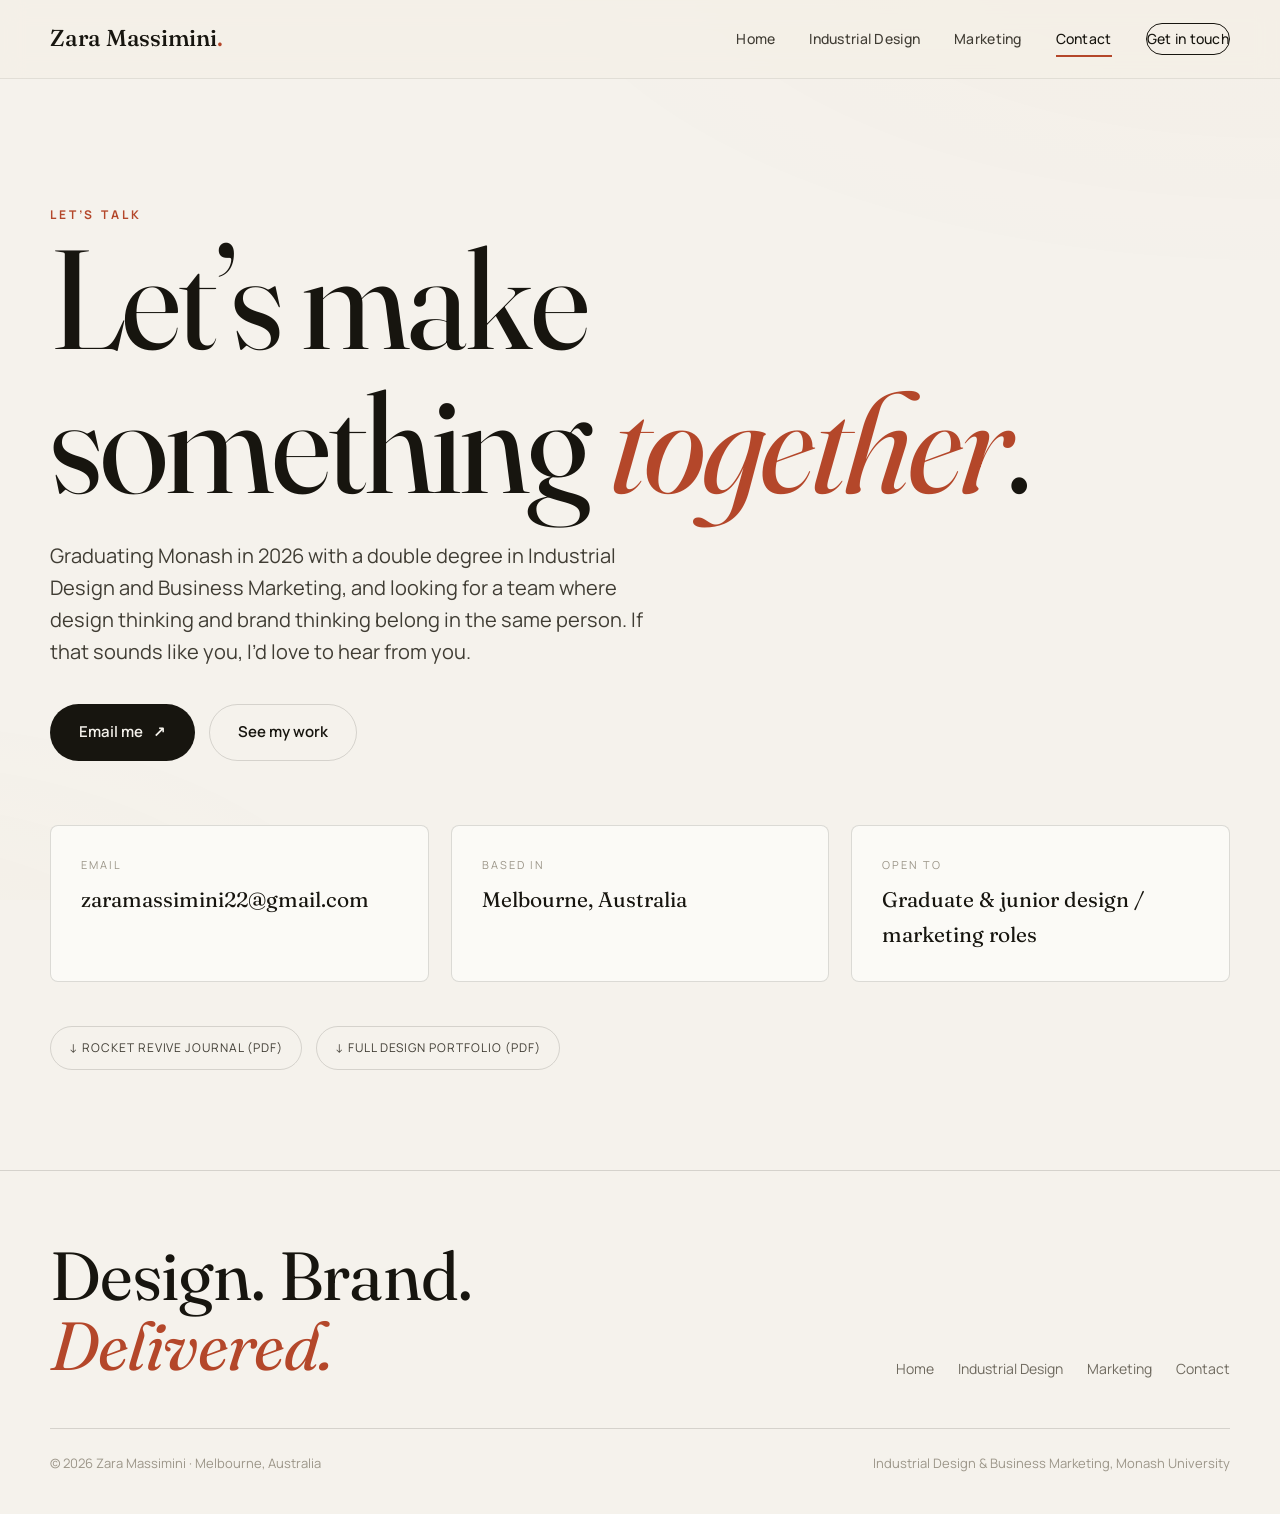
==== contact.html @ dcb86e8e "Initial commit" ====
<!DOCTYPE html>
<html lang="en">
<head>
<meta charset="UTF-8">
<meta name="viewport" content="width=device-width, initial-scale=1">
<title>Contact, Zara Massimini</title>
<meta name="description" content="Get in touch with Zara Massimini, industrial designer and marketer, Melbourne.">
<link rel="preconnect" href="https://fonts.googleapis.com">
<link rel="preconnect" href="https://fonts.gstatic.com" crossorigin>
<link href="https://fonts.googleapis.com/css2?family=Fraunces:ital,opsz,wght@0,9..144,400;0,9..144,500;1,9..144,400&family=Manrope:wght@400;500;600;700&display=swap" rel="stylesheet">
<link rel="stylesheet" href="styles.css">
</head>
<body>
<div class="bg-fx"></div>

<nav class="nav">
  <div class="nav-inner">
    <a class="brand" href="index.html">Zara Massimini<span class="dot">.</span></a>
    <div class="nav-links">
      <a href="index.html">Home</a>
      <a href="work.html">Industrial Design</a>
      <a href="marketing.html">Marketing</a>
      <a href="contact.html" class="active">Contact</a>
      <a href="mailto:zaramassimini22@gmail.com" class="nav-cta">Get in touch</a>
    </div>
    <button class="burger" aria-label="Menu">☰</button>
  </div>
</nav>

<section class="contact-hero">
  <div class="wrap">
    <span class="eyebrow reveal">Let’s talk</span>
    <h1 class="reveal d1">Let’s make<br>something <span class="italic">together</span>.</h1>
    <p class="lead reveal d2">Graduating Monash in 2026 with a double degree in Industrial Design and Business Marketing, and looking for a team where design thinking and brand thinking belong in the same person. If that sounds like you, I’d love to hear from you.</p>
    <div class="contact-actions reveal d3">
      <a href="mailto:zaramassimini22@gmail.com?subject=Let%27s%20work%20together" class="btn btn-ink">Email me <span class="arr">↗</span></a>
      <a href="work.html" class="btn btn-ghost">See my work</a>
    </div>

    <div class="contact-cards">
      <a class="ccard reveal" href="mailto:zaramassimini22@gmail.com"><div class="k">Email</div><div class="v">zaramassimini22@gmail.com</div></a>
      <div class="ccard reveal d1"><div class="k">Based in</div><div class="v">Melbourne, Australia</div></div>
      <div class="ccard reveal d2"><div class="k">Open to</div><div class="v">Graduate &amp; junior design / marketing roles</div></div>
    </div>

    <div class="reveal d2" style="margin-top:44px;display:flex;gap:14px;flex-wrap:wrap">
      <a href="assets/rocket-revive-journal.pdf" target="_blank" class="chip" style="padding:11px 18px">↓ Rocket Revive journal (PDF)</a>
      <a href="assets/design-portfolio.pdf" target="_blank" class="chip" style="padding:11px 18px">↓ Full design portfolio (PDF)</a>
    </div>
  </div>
</section>

<footer class="footer">
  <div class="wrap">
    <div class="footer-grid">
      <h3>Design. Brand.<br><span class="italic">Delivered.</span></h3>
      <div class="footer-links">
        <a href="index.html">Home</a><a href="work.html">Industrial Design</a>
        <a href="marketing.html">Marketing</a><a href="contact.html">Contact</a>
      </div>
    </div>
    <div class="footer-base">
      <span>© 2026 Zara Massimini · Melbourne, Australia</span>
      <span>Industrial Design &amp; Business Marketing, Monash University</span>
    </div>
  </div>
</footer>

<script src="main.js"></script>
</body>
</html>
---- styles.css ----
/* ============================================================
   ZARA MASSIMINI - Personal Portfolio
   Identity: warm editorial gallery · Fraunces + Manrope
   (Deliberately distinct from the Rocket Revive project look)
   ============================================================ */

:root{
  --paper:#f5f2ec;         /* gallery neutral canvas */
  --paper-2:#ebe7dd;
  --card:#fbfaf6;
  --ink:#17150f;           /* near-black ink */
  --ink-soft:#403d34;
  --muted:#6f6a5f;         /* secondary neutral */
  --muted-2:#9c9689;
  --line:rgba(23,21,15,.14);
  --line-soft:rgba(23,21,15,.08);
  --accent:#b4472a;        /* red / clay accent */
  --accent-2:#caa24a;      /* warm ochre (used sparingly) */
  --maxw:1240px;
  --ease:cubic-bezier(.16,1,.3,1);
}

*{box-sizing:border-box;margin:0;padding:0}
html{scroll-behavior:smooth}
body{
  background:var(--paper);
  color:var(--ink);
  font-family:"Manrope",system-ui,-apple-system,sans-serif;
  font-size:17px;line-height:1.65;font-weight:400;
  -webkit-font-smoothing:antialiased;overflow-x:hidden;
}
img{max-width:100%;display:block}
a{color:inherit;text-decoration:none}
::selection{background:var(--accent);color:#fff}

h1,h2,h3,h4,.display{font-family:"Fraunces",Georgia,serif;font-weight:400;line-height:1.02;letter-spacing:-.01em}
.italic{font-style:italic}

.wrap{max-width:var(--maxw);margin:0 auto;padding:0 30px}
.eyebrow{font-size:12px;letter-spacing:.26em;text-transform:uppercase;color:var(--accent);font-weight:700}
.muted{color:var(--muted)}
.lead{font-size:20px;line-height:1.6;color:var(--ink-soft)}

/* paper texture */
.bg-fx{position:fixed;inset:0;z-index:-1;pointer-events:none;opacity:.5;
  background:radial-gradient(120vw 80vh at 100% -10%,rgba(180,71,42,.05),transparent 55%),
             radial-gradient(80vw 60vh at -10% 110%,rgba(202,162,74,.06),transparent 55%);}

/* ---------- nav ---------- */
.nav{position:sticky;top:0;z-index:100;background:rgba(244,240,231,.82);backdrop-filter:blur(12px);border-bottom:1px solid var(--line-soft)}
.nav-inner{max-width:var(--maxw);margin:0 auto;padding:20px 30px;display:flex;align-items:center;justify-content:space-between}
.brand{font-family:"Fraunces",serif;font-size:23px;font-weight:500;letter-spacing:-.01em}
.brand .dot{color:var(--accent)}
.nav-links{display:flex;gap:34px;align-items:center}
.nav-links a{font-size:14px;letter-spacing:.02em;color:var(--ink-soft);font-weight:500;position:relative;padding:3px 0;transition:color .3s}
.nav-links a::after{content:"";position:absolute;left:0;bottom:-3px;width:0;height:1.5px;background:var(--accent);transition:width .35s var(--ease)}
.nav-links a:hover,.nav-links a.active{color:var(--ink)}
.nav-links a.active::after,.nav-links a:hover::after{width:100%}
.nav-cta{border:1px solid var(--ink);border-radius:50px;padding:9px 20px;color:var(--ink)!important}
.nav-cta::after{display:none}
.nav-cta:hover{background:var(--ink);color:var(--paper)!important}
.burger{display:none;background:none;border:0;color:var(--ink);font-size:24px;cursor:pointer}

/* ---------- buttons ---------- */
.btn{display:inline-flex;align-items:center;gap:10px;padding:15px 28px;border-radius:50px;font-weight:600;font-size:15px;transition:.35s var(--ease);cursor:pointer;border:1px solid transparent}
.btn-ink{background:var(--ink);color:var(--paper)}
.btn-ink:hover{transform:translateY(-3px);background:var(--accent)}
.btn-ghost{border-color:var(--line);color:var(--ink)}
.btn-ghost:hover{border-color:var(--ink);transform:translateY(-3px)}
.btn .arr{transition:transform .35s var(--ease)}
.btn:hover .arr{transform:translate(4px,-4px)}

/* ---------- hero ---------- */
.hero{padding:80px 0 40px;position:relative}
.hero-grid{display:grid;grid-template-columns:1.25fr .75fr;gap:60px;align-items:end}
.hero h1{font-size:clamp(50px,8.5vw,116px);letter-spacing:-.02em}
.hero h1 .italic{color:var(--accent)}
.hero-lead{max-width:540px;margin:30px 0 34px}
.hero-actions{display:flex;gap:14px;flex-wrap:wrap}
.hero-portrait{position:relative}
.hero-portrait .frame{border-radius:6px;overflow:hidden;border:1px solid var(--line);aspect-ratio:3/4;filter:saturate(.96)}
.hero-portrait .frame img{width:100%;height:100%;object-fit:cover}
.hero-portrait .cap{position:absolute;left:0;bottom:-30px;font-size:13px;color:var(--muted)}
.hero-meta{display:flex;gap:40px;flex-wrap:wrap;margin-top:60px;padding-top:26px;border-top:1px solid var(--line)}
.hero-meta .item .k{font-size:11px;letter-spacing:.2em;text-transform:uppercase;color:var(--muted-2)}
.hero-meta .item .v{font-family:"Fraunces",serif;font-size:19px;margin-top:4px}

/* ticker (thin, serif, light) */
.ticker{border-top:1px solid var(--line);border-bottom:1px solid var(--line);overflow:hidden;padding:16px 0;margin-top:30px;white-space:nowrap}
.ticker-track{display:inline-flex;gap:30px;animation:tk 34s linear infinite}
.ticker span{font-family:"Fraunces",serif;font-style:italic;font-size:22px;color:var(--ink-soft)}
.ticker .star{color:var(--accent);font-style:normal}
@keyframes tk{to{transform:translateX(-50%)}}

/* ---------- section ---------- */
.section{padding:100px 0;position:relative}
.sec-head{display:flex;justify-content:space-between;align-items:flex-end;gap:30px;margin-bottom:54px;flex-wrap:wrap}
.sec-head .l{max-width:680px}
.sec-head h2{font-size:clamp(34px,5vw,64px);margin-top:14px}
.sec-head .num{font-family:"Fraunces",serif;font-size:15px;color:var(--accent)}
.sec-head p{color:var(--muted);margin-top:16px;font-size:18px}

/* ---------- work index (home) ---------- */
.index-list{border-top:1px solid var(--line)}
.index-row{display:grid;grid-template-columns:60px 1fr auto;gap:24px;align-items:center;padding:26px 8px;border-bottom:1px solid var(--line);transition:.4s var(--ease);position:relative}
.index-row:hover{padding-left:22px;background:linear-gradient(90deg,rgba(180,71,42,.05),transparent 60%)}
.index-row .ix{font-family:"Fraunces",serif;font-size:18px;color:var(--muted-2)}
.index-row .ti{font-family:"Fraunces",serif;font-size:clamp(22px,3vw,34px)}
.index-row .ca{font-size:13px;color:var(--muted);letter-spacing:.04em}
.index-row .go{font-size:22px;color:var(--accent);opacity:0;transform:translateX(-8px);transition:.4s var(--ease)}
.index-row:hover .go{opacity:1;transform:none}

/* feature split */
.split{display:grid;grid-template-columns:1fr 1fr;gap:50px;align-items:center}
.split.rev{direction:rtl}.split.rev>*{direction:ltr}
.split-img{border-radius:6px;overflow:hidden;border:1px solid var(--line);aspect-ratio:4/3}
.split-img img{width:100%;height:100%;object-fit:cover}
.split h3{font-size:clamp(28px,4vw,46px);margin:16px 0 18px}
.split p{color:var(--ink-soft);margin-bottom:16px}

/* ---------- two pillars (home) ---------- */
.duo{display:grid;grid-template-columns:1fr 1fr;gap:24px}
.duo-card{background:var(--card);border:1px solid var(--line);border-radius:8px;overflow:hidden;transition:.45s var(--ease)}
.duo-card:hover{transform:translateY(-6px);box-shadow:0 30px 60px -34px rgba(23,21,15,.45)}
.duo-card .ph{aspect-ratio:16/10;overflow:hidden}
.duo-card .ph img{width:100%;height:100%;object-fit:cover;transition:transform .8s var(--ease)}
.duo-card:hover .ph img{transform:scale(1.05)}
.duo-card .tx{padding:32px}
.duo-card h3{font-size:30px;margin:8px 0 12px}
.duo-card p{color:var(--muted);font-size:16px;margin-bottom:16px}
.duo-card .go{font-size:14px;font-weight:600;color:var(--accent)}

/* ---------- stats ---------- */
.stats{display:grid;grid-template-columns:repeat(4,1fr);gap:24px;border-top:1px solid var(--line);border-bottom:1px solid var(--line);padding:46px 0}
.stat .n{font-family:"Fraunces",serif;font-size:clamp(40px,6vw,68px);color:var(--accent);line-height:1}
.stat .l{color:var(--muted);font-size:14px;margin-top:10px}

/* ---------- marketing cards/steps ---------- */
.cards{display:grid;grid-template-columns:repeat(3,1fr);gap:22px}
.card{background:var(--card);border:1px solid var(--line);border-radius:8px;padding:32px;transition:.4s var(--ease)}
.card:hover{transform:translateY(-6px);border-color:var(--accent)}
.card .ic{font-family:"Fraunces",serif;font-size:30px;color:var(--accent);margin-bottom:14px}
.card h4{font-size:22px;margin-bottom:10px}
.card p{color:var(--muted);font-size:15px}
.steps{display:grid;grid-template-columns:repeat(3,1fr);gap:1px;background:var(--line);border:1px solid var(--line);border-radius:8px;overflow:hidden}
.step{background:var(--card);padding:34px}
.step .k{font-family:"Fraunces",serif;font-size:14px;color:var(--accent)}
.step h4{font-size:22px;margin:12px 0 10px}
.step p{color:var(--muted);font-size:15px}

/* ---------- project case (work) ---------- */
.proj{margin-bottom:120px}
.proj-top{display:flex;justify-content:space-between;align-items:flex-end;gap:24px;flex-wrap:wrap;margin-bottom:26px}
.proj-top .num{font-family:"Fraunces",serif;font-size:16px;color:var(--accent)}
.proj-top h2{font-size:clamp(38px,6vw,78px);margin-top:8px}
.proj-tags{display:flex;gap:8px;flex-wrap:wrap}
.chip{font-size:12px;letter-spacing:.08em;text-transform:uppercase;color:var(--ink-soft);border:1px solid var(--line);padding:6px 13px;border-radius:50px}
.proj-cover{border-radius:8px;overflow:hidden;border:1px solid var(--line);aspect-ratio:16/9;margin-bottom:36px}
.proj-cover img{width:100%;height:100%;object-fit:cover}
.proj-cover.contain{background:#0d0d0f;position:relative;display:grid;place-items:center;overflow:hidden}
.proj-cover.contain::before{content:"";position:absolute;inset:0;background:var(--shot) center/cover no-repeat;filter:blur(30px) brightness(.5);transform:scale(1.15)}
.proj-cover.contain img{position:relative;height:100%;width:auto;max-width:100%;object-fit:contain}
.proj-cover.pack{aspect-ratio:auto;background:transparent;border:0;overflow:visible;display:flex;justify-content:center;padding:20px 0}
.proj-cover.pack img{width:auto;height:auto;max-height:600px;object-fit:contain;border-radius:10px;border:1px solid var(--line);box-shadow:0 24px 55px -28px rgba(23,21,15,.55)}
.proj-body{display:grid;grid-template-columns:1.35fr .65fr;gap:50px}
.proj-body h4{font-size:13px;letter-spacing:.16em;text-transform:uppercase;color:var(--accent);font-family:"Manrope";font-weight:700;margin-bottom:12px}
.proj-body p{color:var(--ink-soft);margin-bottom:18px}
.proj-aside .row{padding:14px 0;border-bottom:1px solid var(--line)}
.proj-aside .row:first-child{border-top:1px solid var(--line)}
.proj-aside .k{font-size:11px;letter-spacing:.16em;text-transform:uppercase;color:var(--muted-2)}
.proj-aside .v{margin-top:4px;font-weight:500}
.gallery{display:grid;grid-template-columns:repeat(4,1fr);gap:14px;margin-top:38px}
.gallery a{border-radius:6px;overflow:hidden;border:1px solid var(--line);aspect-ratio:1;display:block}
.gallery img{width:100%;height:100%;object-fit:cover;transition:transform .6s var(--ease)}
.gallery a:hover img{transform:scale(1.07)}
.gallery .wide{grid-column:span 2;aspect-ratio:2/1}
.gallery .tall{grid-row:span 2;aspect-ratio:auto}
/* uniform gap-free grids */
.gallery.grid3{grid-template-columns:repeat(3,1fr)}
.gallery.grid2{grid-template-columns:repeat(2,1fr)}
@media(max-width:820px){.gallery.grid3{grid-template-columns:repeat(2,1fr)}}
@media(max-width:520px){.gallery.grid3,.gallery.grid2{grid-template-columns:1fr}}

/* ---------- mini grid ---------- */
.mini-grid{display:grid;grid-template-columns:repeat(3,1fr);gap:24px}
.mini{background:var(--card);border:1px solid var(--line);border-radius:8px;overflow:hidden;transition:.4s var(--ease)}
.mini:hover{transform:translateY(-6px);box-shadow:0 26px 50px -32px rgba(23,21,15,.4)}
.mini .ph{aspect-ratio:4/3;overflow:hidden;background:var(--paper-2)}
.mini .ph img{width:100%;height:100%;object-fit:cover;transition:transform .7s var(--ease)}
.mini:hover .ph img{transform:scale(1.06)}
.mini .tx{padding:24px}
.mini .cat{font-size:11px;letter-spacing:.14em;text-transform:uppercase;color:var(--accent);font-weight:700;display:block;margin-bottom:8px}
.mini .t{font-family:"Fraunces",serif;font-size:22px}
.mini .d{color:var(--muted);font-size:14.5px;margin-top:8px}

/* ---------- browser mockup (website collateral) ---------- */
.browser{border:1px solid var(--line);border-radius:12px;overflow:hidden;background:var(--card);box-shadow:0 30px 70px -40px rgba(23,21,15,.5)}
.browser-bar{display:flex;align-items:center;gap:10px;padding:12px 16px;background:var(--paper-2);border-bottom:1px solid var(--line)}
.browser-dots{display:flex;gap:6px}
.browser-dots i{width:11px;height:11px;border-radius:50%;background:var(--muted-2);display:inline-block}
.browser-url{flex:1;background:var(--card);border:1px solid var(--line);border-radius:50px;padding:7px 16px;font-size:13px;color:var(--muted);font-family:ui-monospace,monospace}
.browser-url b{color:var(--ink);font-weight:600}
.browser-shot{position:relative;aspect-ratio:16/9;overflow:hidden;background:var(--paper-2)}
.browser-shot img{width:100%;height:100%;object-fit:cover}
.browser-live{position:absolute;right:14px;bottom:14px;background:var(--ink);color:var(--paper);font-size:12px;font-weight:600;padding:8px 15px;border-radius:50px}
.browser-live:hover{background:var(--accent)}

/* content grid (published collateral) */
.site-grid{display:grid;grid-template-columns:repeat(4,1fr);gap:14px;margin-top:14px}
.site-grid a{border:1px solid var(--line);border-radius:8px;overflow:hidden;background:var(--card);display:block}
.site-grid .ph{aspect-ratio:16/10;overflow:hidden;background:var(--paper-2)}
.site-grid .ph img{width:100%;height:100%;object-fit:cover;transition:transform .6s var(--ease)}
.site-grid a:hover .ph img{transform:scale(1.06)}
.site-grid .cap{padding:12px 14px;font-size:12.5px;color:var(--ink-soft);line-height:1.35}

/* locations */
.locations{display:grid;grid-template-columns:repeat(5,1fr);gap:1px;background:var(--line);border:1px solid var(--line);border-radius:10px;overflow:hidden}
.loc{background:var(--card);padding:24px 20px}
.loc .city{font-family:"Fraunces",serif;font-size:22px}
.loc .firm{font-size:12.5px;color:var(--accent);font-weight:600;margin-top:4px}
.loc .addr{font-size:12.5px;color:var(--muted);margin-top:10px;line-height:1.4}
@media(max-width:980px){.locations{grid-template-columns:1fr 1fr}.site-grid{grid-template-columns:1fr 1fr}}
@media(max-width:640px){.locations{grid-template-columns:1fr}.site-grid{grid-template-columns:1fr 1fr}}

/* ---------- contact ---------- */
.contact-hero{padding:120px 0 70px}
.contact-hero h1{font-size:clamp(54px,11vw,150px);letter-spacing:-.02em}
.contact-hero h1 .italic{color:var(--accent)}
.contact-hero .lead{max-width:600px;margin:26px 0 36px}
.contact-actions{display:flex;gap:14px;flex-wrap:wrap}
.contact-cards{display:grid;grid-template-columns:repeat(3,1fr);gap:22px;margin-top:64px}
.ccard{background:var(--card);border:1px solid var(--line);border-radius:8px;padding:30px;transition:.4s var(--ease)}
.ccard:hover{border-color:var(--accent);transform:translateY(-5px)}
.ccard .k{font-size:11px;letter-spacing:.18em;text-transform:uppercase;color:var(--muted-2)}
.ccard .v{font-family:"Fraunces",serif;font-size:21px;margin-top:8px;word-break:break-word}

/* ---------- about block ---------- */
.about{display:grid;grid-template-columns:.8fr 1.2fr;gap:50px;align-items:center}
.about-img{border-radius:6px;overflow:hidden;border:1px solid var(--line);aspect-ratio:3/4}
.about-img img{width:100%;height:100%;object-fit:cover}
.about h2{font-size:clamp(32px,5vw,58px);margin:14px 0 20px}
.about p{color:var(--ink-soft);margin-bottom:16px}
.about .skills{display:flex;gap:8px;flex-wrap:wrap;margin-top:8px}

/* ---------- footer ---------- */
.footer{border-top:1px solid var(--line);padding:70px 0 40px;margin-top:30px}
.footer-grid{display:flex;justify-content:space-between;align-items:flex-end;gap:30px;flex-wrap:wrap}
.footer h3{font-size:clamp(34px,6vw,68px)}
.footer h3 .italic{color:var(--accent)}
.footer-links{display:flex;gap:24px;flex-wrap:wrap}
.footer-links a{color:var(--muted);font-size:14px;transition:color .3s}
.footer-links a:hover{color:var(--accent)}
.footer-base{margin-top:48px;padding-top:24px;border-top:1px solid var(--line);display:flex;justify-content:space-between;color:var(--muted-2);font-size:13px;flex-wrap:wrap;gap:10px}

/* ---------- reveal ---------- */
.reveal{opacity:0;transform:translateY(26px);transition:opacity .8s var(--ease),transform .8s var(--ease)}
.reveal.in{opacity:1;transform:none}
.reveal.d1{transition-delay:.08s}.reveal.d2{transition-delay:.16s}.reveal.d3{transition-delay:.24s}.reveal.d4{transition-delay:.32s}

/* ---------- responsive ---------- */
@media(max-width:980px){
  .hero-grid,.split,.duo,.proj-body,.about,.contact-cards{grid-template-columns:1fr}
  .hero-portrait{max-width:380px;margin-top:10px}
  .split.rev{direction:ltr}
  .stats{grid-template-columns:1fr 1fr;gap:30px}
  .cards,.steps,.mini-grid{grid-template-columns:1fr 1fr}
  .gallery{grid-template-columns:1fr 1fr}
  .proj-aside{border-top:1px solid var(--line);padding-top:6px}
}
@media(max-width:640px){
  body{font-size:16px}
  .nav-links{position:fixed;inset:0 0 0 auto;width:76%;max-width:320px;flex-direction:column;justify-content:center;background:var(--paper-2);border-left:1px solid var(--line);transform:translateX(100%);transition:transform .4s var(--ease);gap:28px;padding:40px}
  .nav-links.open{transform:none}
  .burger{display:block;z-index:101}
  .cards,.steps,.mini-grid,.stats,.gallery{grid-template-columns:1fr}
  .section{padding:64px 0}
  .index-row{grid-template-columns:34px 1fr;gap:14px}
  .index-row .ca,.index-row .go{display:none}
}
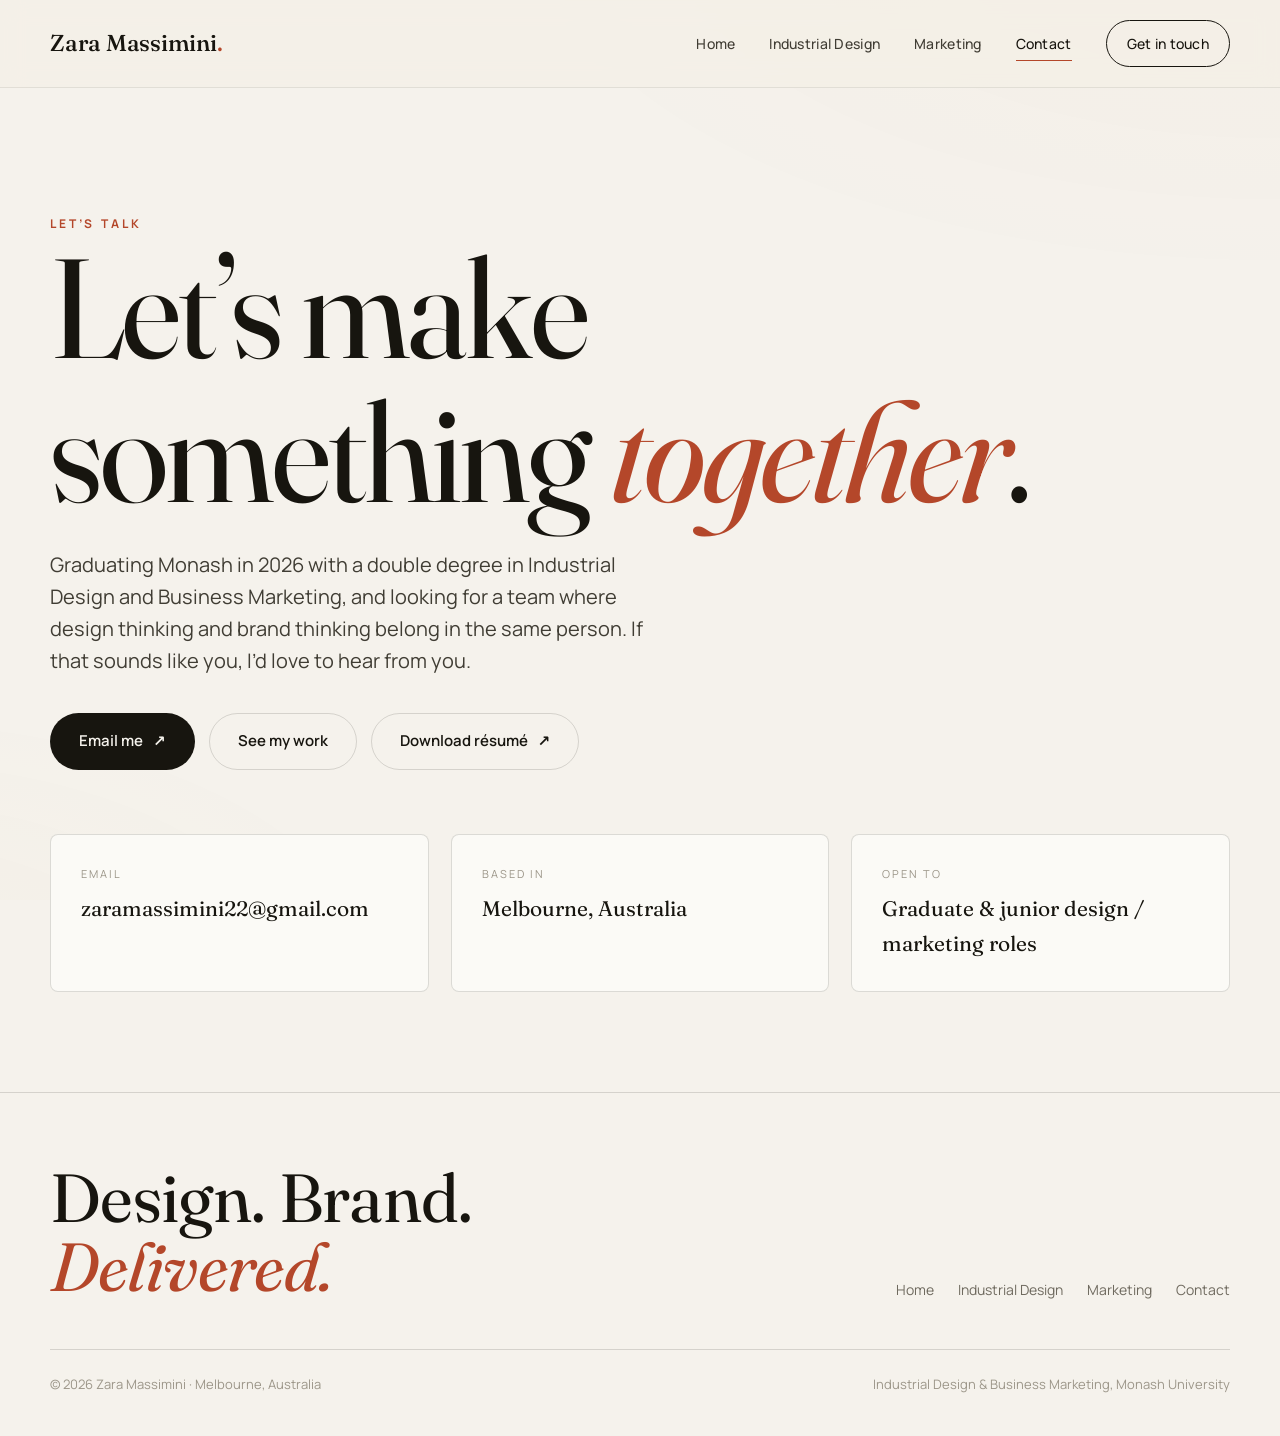
==== commit c35d9afa: "Updated website" ====
--- a/contact.html
+++ b/contact.html
@@ -35,6 +35,7 @@
     <div class="contact-actions reveal d3">
       <a href="mailto:zaramassimini22@gmail.com?subject=Let%27s%20work%20together" class="btn btn-ink">Email me <span class="arr">↗</span></a>
       <a href="work.html" class="btn btn-ghost">See my work</a>
+      <a href="assets/zara-resume.pdf" target="_blank" class="btn btn-ghost">Download résumé <span class="arr">↗</span></a>
     </div>
 
     <div class="contact-cards">
@@ -43,10 +44,6 @@
       <div class="ccard reveal d2"><div class="k">Open to</div><div class="v">Graduate &amp; junior design / marketing roles</div></div>
     </div>
 
-    <div class="reveal d2" style="margin-top:44px;display:flex;gap:14px;flex-wrap:wrap">
-      <a href="assets/rocket-revive-journal.pdf" target="_blank" class="chip" style="padding:11px 18px">↓ Rocket Revive journal (PDF)</a>
-      <a href="assets/design-portfolio.pdf" target="_blank" class="chip" style="padding:11px 18px">↓ Full design portfolio (PDF)</a>
-    </div>
   </div>
 </section>
 
--- a/styles.css
+++ b/styles.css
@@ -56,7 +56,7 @@
 .nav-links a::after{content:"";position:absolute;left:0;bottom:-3px;width:0;height:1.5px;background:var(--accent);transition:width .35s var(--ease)}
 .nav-links a:hover,.nav-links a.active{color:var(--ink)}
 .nav-links a.active::after,.nav-links a:hover::after{width:100%}
-.nav-cta{border:1px solid var(--ink);border-radius:50px;padding:9px 20px;color:var(--ink)!important}
+.nav-cta{border:1px solid var(--ink);border-radius:50px;padding:11px 20px!important;color:var(--ink)!important;white-space:nowrap}
 .nav-cta::after{display:none}
 .nav-cta:hover{background:var(--ink);color:var(--paper)!important}
 .burger{display:none;background:none;border:0;color:var(--ink);font-size:24px;cursor:pointer}
@@ -267,11 +267,18 @@
   .gallery{grid-template-columns:1fr 1fr}
   .proj-aside{border-top:1px solid var(--line);padding-top:6px}
 }
+/* mobile nav: full-height slide-out menu. backdrop-filter disabled here so the
+   fixed menu is positioned to the viewport (not trapped inside the bar on iOS) */
+@media(max-width:860px){
+  .nav{backdrop-filter:none;-webkit-backdrop-filter:none;background:var(--paper)}
+  .burger{display:block;z-index:130;position:relative}
+  .nav-links{position:fixed;top:0;right:0;bottom:0;height:100vh;width:80%;max-width:340px;flex-direction:column;justify-content:center;align-items:flex-start;gap:26px;background:var(--paper);border-left:1px solid var(--line);box-shadow:-24px 0 60px -30px rgba(0,0,0,.35);transform:translateX(100%);transition:transform .4s var(--ease);padding:90px 40px;z-index:120}
+  .nav-links.open{transform:none}
+  .nav-links a{font-size:19px;color:var(--ink)}
+  .nav-cta{align-self:flex-start;padding:13px 20px!important}
+}
 @media(max-width:640px){
   body{font-size:16px}
-  .nav-links{position:fixed;inset:0 0 0 auto;width:76%;max-width:320px;flex-direction:column;justify-content:center;background:var(--paper-2);border-left:1px solid var(--line);transform:translateX(100%);transition:transform .4s var(--ease);gap:28px;padding:40px}
-  .nav-links.open{transform:none}
-  .burger{display:block;z-index:101}
   .cards,.steps,.mini-grid,.stats,.gallery{grid-template-columns:1fr}
   .section{padding:64px 0}
   .index-row{grid-template-columns:34px 1fr;gap:14px}
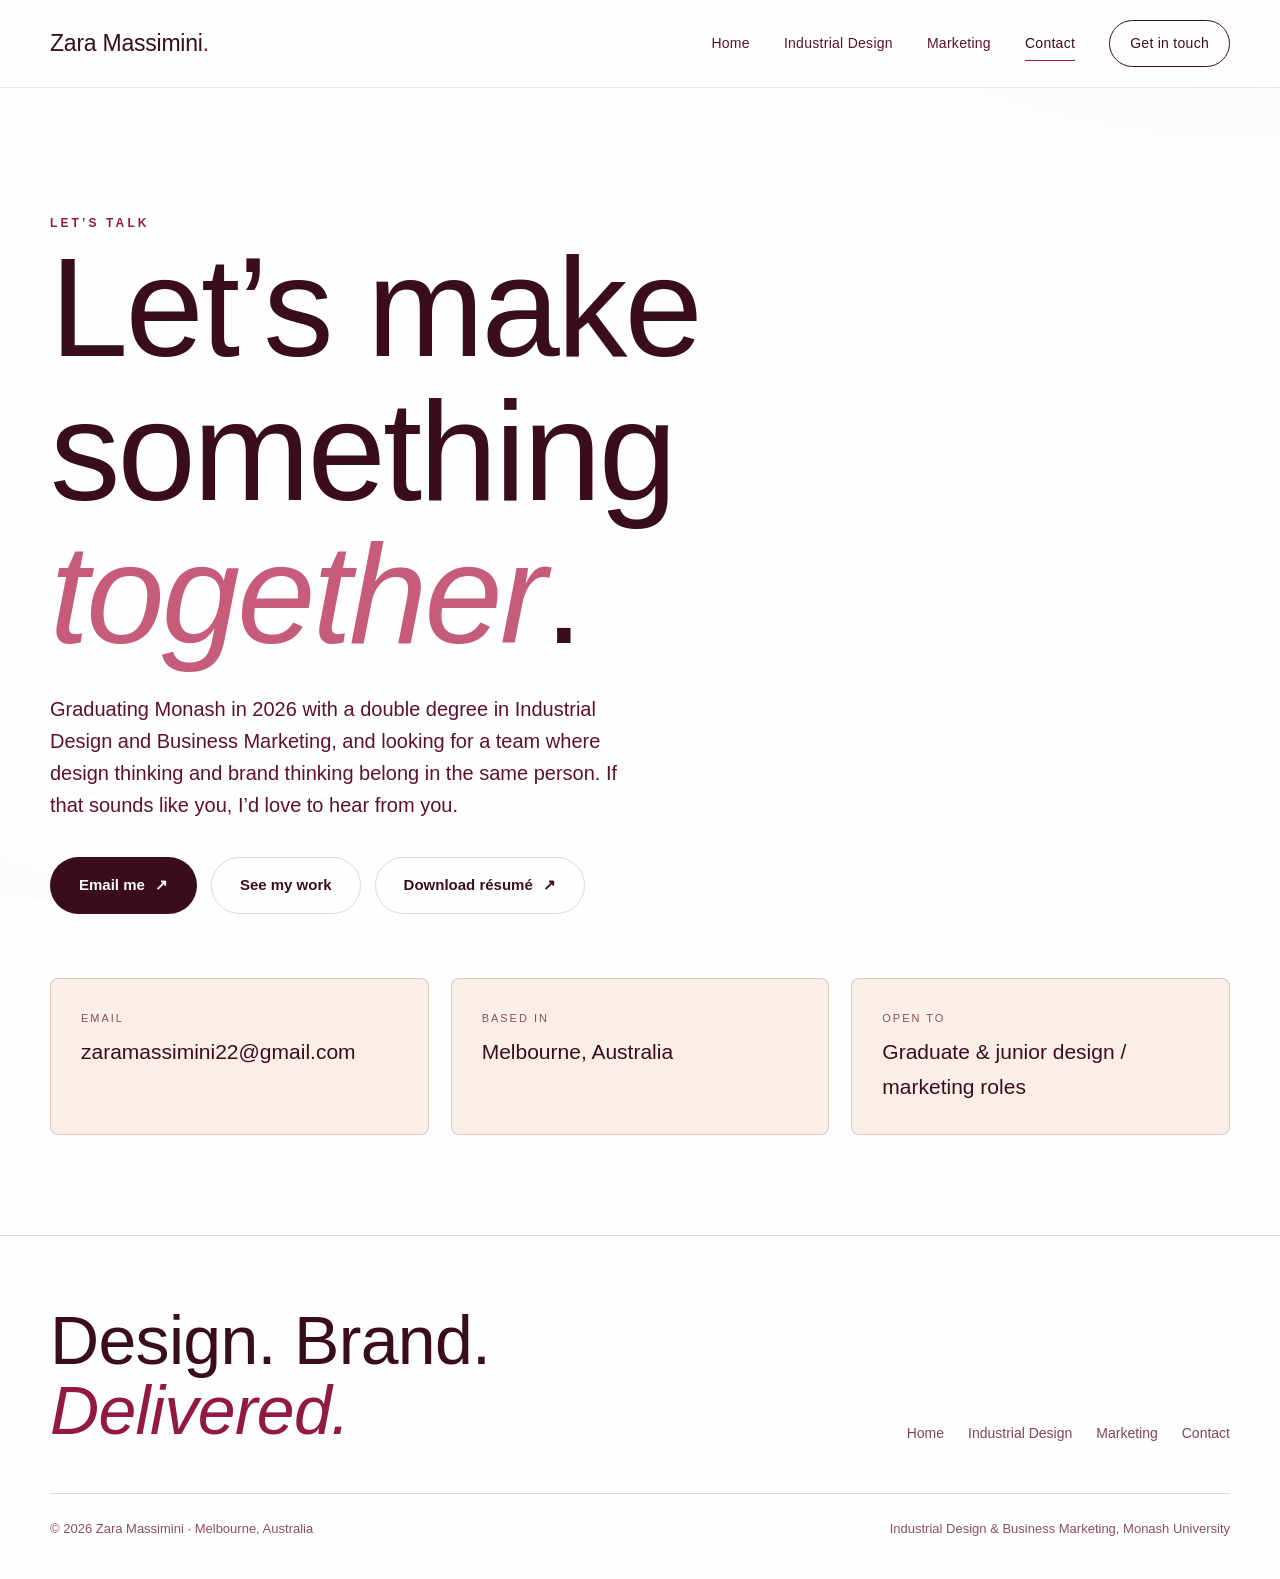
==== commit ab811b67: "Refactor HTML and CSS: Remove Google Fonts links, update styles for a new color scheme and typograph" ====
--- a/contact.html
+++ b/contact.html
@@ -5,9 +5,6 @@
 <meta name="viewport" content="width=device-width, initial-scale=1">
 <title>Contact, Zara Massimini</title>
 <meta name="description" content="Get in touch with Zara Massimini, industrial designer and marketer, Melbourne.">
-<link rel="preconnect" href="https://fonts.googleapis.com">
-<link rel="preconnect" href="https://fonts.gstatic.com" crossorigin>
-<link href="https://fonts.googleapis.com/css2?family=Fraunces:ital,opsz,wght@0,9..144,400;0,9..144,500;1,9..144,400&family=Manrope:wght@400;500;600;700&display=swap" rel="stylesheet">
 <link rel="stylesheet" href="styles.css">
 </head>
 <body>
--- a/styles.css
+++ b/styles.css
@@ -1,21 +1,22 @@
 /* ============================================================
    ZARA MASSIMINI - Personal Portfolio
-   Identity: warm editorial gallery · Fraunces + Manrope
+   Identity: pink editorial gallery · Fraunces + Manrope
    (Deliberately distinct from the Rocket Revive project look)
    ============================================================ */
 
 :root{
-  --paper:#f5f2ec;         /* gallery neutral canvas */
-  --paper-2:#ebe7dd;
-  --card:#fbfaf6;
-  --ink:#17150f;           /* near-black ink */
-  --ink-soft:#403d34;
-  --muted:#6f6a5f;         /* secondary neutral */
-  --muted-2:#9c9689;
-  --line:rgba(23,21,15,.14);
-  --line-soft:rgba(23,21,15,.08);
-  --accent:#b4472a;        /* red / clay accent */
-  --accent-2:#caa24a;      /* warm ochre (used sparingly) */
+  --paper:#FFFEFE;         /* page background */
+  --paper-2:#d9abab;       /* dusty rose band */
+  --card:#fbede8;          /* lifted card surface (tint of paper) */
+  --ink:#3a0d1e;           /* deep berry ink (shade of #921a40) */
+  --ink-soft:#5e1128;
+  --muted:#7f4655;         /* secondary */
+  --muted-2:#87505f;       /* small labels — kept AA-legible */
+  --line:rgba(58,13,30,.16);
+  --line-soft:rgba(58,13,30,.09);
+  --accent:#921a40;        /* deep berry accent (AA on paper) */
+  --accent-soft:#c75b7a;   /* rose pink — fills, hovers, large display text */
+  --accent-2:#c75b7a;      /* rose pink secondary */
   --maxw:1240px;
   --ease:cubic-bezier(.16,1,.3,1);
 }
@@ -25,7 +26,7 @@
 body{
   background:var(--paper);
   color:var(--ink);
-  font-family:"Manrope",system-ui,-apple-system,sans-serif;
+  font-family:"Helvetica Neue",Helvetica,Arial,sans-serif;
   font-size:17px;line-height:1.65;font-weight:400;
   -webkit-font-smoothing:antialiased;overflow-x:hidden;
 }
@@ -33,7 +34,7 @@
 a{color:inherit;text-decoration:none}
 ::selection{background:var(--accent);color:#fff}
 
-h1,h2,h3,h4,.display{font-family:"Fraunces",Georgia,serif;font-weight:400;line-height:1.02;letter-spacing:-.01em}
+h1,h2,h3,h4,.display{font-family:"Helvetica Neue",Helvetica,Arial,sans-serif;font-weight:400;line-height:1.02;letter-spacing:-.01em}
 .italic{font-style:italic}
 
 .wrap{max-width:var(--maxw);margin:0 auto;padding:0 30px}
@@ -43,13 +44,13 @@
 
 /* paper texture */
 .bg-fx{position:fixed;inset:0;z-index:-1;pointer-events:none;opacity:.5;
-  background:radial-gradient(120vw 80vh at 100% -10%,rgba(180,71,42,.05),transparent 55%),
-             radial-gradient(80vw 60vh at -10% 110%,rgba(202,162,74,.06),transparent 55%);}
+  background:radial-gradient(120vw 80vh at 100% -10%,rgba(146,26,64,.05),transparent 55%),
+             radial-gradient(80vw 60vh at -10% 110%,rgba(199,91,122,.06),transparent 55%);}
 
 /* ---------- nav ---------- */
-.nav{position:sticky;top:0;z-index:100;background:rgba(244,240,231,.82);backdrop-filter:blur(12px);border-bottom:1px solid var(--line-soft)}
+.nav{position:sticky;top:0;z-index:100;background:rgba(255,254,254,.82);backdrop-filter:blur(12px);border-bottom:1px solid var(--line-soft)}
 .nav-inner{max-width:var(--maxw);margin:0 auto;padding:20px 30px;display:flex;align-items:center;justify-content:space-between}
-.brand{font-family:"Fraunces",serif;font-size:23px;font-weight:500;letter-spacing:-.01em}
+.brand{font-family:"Helvetica Neue",Helvetica,Arial,sans-serif;font-size:23px;font-weight:500;letter-spacing:-.01em}
 .brand .dot{color:var(--accent)}
 .nav-links{display:flex;gap:34px;align-items:center}
 .nav-links a{font-size:14px;letter-spacing:.02em;color:var(--ink-soft);font-weight:500;position:relative;padding:3px 0;transition:color .3s}
@@ -74,7 +75,7 @@
 .hero{padding:80px 0 40px;position:relative}
 .hero-grid{display:grid;grid-template-columns:1.25fr .75fr;gap:60px;align-items:end}
 .hero h1{font-size:clamp(50px,8.5vw,116px);letter-spacing:-.02em}
-.hero h1 .italic{color:var(--accent)}
+.hero h1 .italic{color:var(--accent-soft)}
 .hero-lead{max-width:540px;margin:30px 0 34px}
 .hero-actions{display:flex;gap:14px;flex-wrap:wrap}
 .hero-portrait{position:relative}
@@ -83,12 +84,12 @@
 .hero-portrait .cap{position:absolute;left:0;bottom:-30px;font-size:13px;color:var(--muted)}
 .hero-meta{display:flex;gap:40px;flex-wrap:wrap;margin-top:60px;padding-top:26px;border-top:1px solid var(--line)}
 .hero-meta .item .k{font-size:11px;letter-spacing:.2em;text-transform:uppercase;color:var(--muted-2)}
-.hero-meta .item .v{font-family:"Fraunces",serif;font-size:19px;margin-top:4px}
+.hero-meta .item .v{font-family:"Helvetica Neue",Helvetica,Arial,sans-serif;font-size:19px;margin-top:4px}
 
 /* ticker (thin, serif, light) */
 .ticker{border-top:1px solid var(--line);border-bottom:1px solid var(--line);overflow:hidden;padding:16px 0;margin-top:30px;white-space:nowrap}
 .ticker-track{display:inline-flex;gap:30px;animation:tk 34s linear infinite}
-.ticker span{font-family:"Fraunces",serif;font-style:italic;font-size:22px;color:var(--ink-soft)}
+.ticker span{font-family:"Helvetica Neue",Helvetica,Arial,sans-serif;font-style:italic;font-size:22px;color:var(--ink-soft)}
 .ticker .star{color:var(--accent);font-style:normal}
 @keyframes tk{to{transform:translateX(-50%)}}
 
@@ -97,15 +98,15 @@
 .sec-head{display:flex;justify-content:space-between;align-items:flex-end;gap:30px;margin-bottom:54px;flex-wrap:wrap}
 .sec-head .l{max-width:680px}
 .sec-head h2{font-size:clamp(34px,5vw,64px);margin-top:14px}
-.sec-head .num{font-family:"Fraunces",serif;font-size:15px;color:var(--accent)}
+.sec-head .num{font-family:"Helvetica Neue",Helvetica,Arial,sans-serif;font-size:15px;color:var(--accent)}
 .sec-head p{color:var(--muted);margin-top:16px;font-size:18px}
 
 /* ---------- work index (home) ---------- */
 .index-list{border-top:1px solid var(--line)}
 .index-row{display:grid;grid-template-columns:60px 1fr auto;gap:24px;align-items:center;padding:26px 8px;border-bottom:1px solid var(--line);transition:.4s var(--ease);position:relative}
-.index-row:hover{padding-left:22px;background:linear-gradient(90deg,rgba(180,71,42,.05),transparent 60%)}
-.index-row .ix{font-family:"Fraunces",serif;font-size:18px;color:var(--muted-2)}
-.index-row .ti{font-family:"Fraunces",serif;font-size:clamp(22px,3vw,34px)}
+.index-row:hover{padding-left:22px;background:linear-gradient(90deg,rgba(146,26,64,.05),transparent 60%)}
+.index-row .ix{font-family:"Helvetica Neue",Helvetica,Arial,sans-serif;font-size:18px;color:var(--muted-2)}
+.index-row .ti{font-family:"Helvetica Neue",Helvetica,Arial,sans-serif;font-size:clamp(22px,3vw,34px)}
 .index-row .ca{font-size:13px;color:var(--muted);letter-spacing:.04em}
 .index-row .go{font-size:22px;color:var(--accent);opacity:0;transform:translateX(-8px);transition:.4s var(--ease)}
 .index-row:hover .go{opacity:1;transform:none}
@@ -121,7 +122,7 @@
 /* ---------- two pillars (home) ---------- */
 .duo{display:grid;grid-template-columns:1fr 1fr;gap:24px}
 .duo-card{background:var(--card);border:1px solid var(--line);border-radius:8px;overflow:hidden;transition:.45s var(--ease)}
-.duo-card:hover{transform:translateY(-6px);box-shadow:0 30px 60px -34px rgba(23,21,15,.45)}
+.duo-card:hover{transform:translateY(-6px);box-shadow:0 30px 60px -34px rgba(58,13,30,.45)}
 .duo-card .ph{aspect-ratio:16/10;overflow:hidden}
 .duo-card .ph img{width:100%;height:100%;object-fit:cover;transition:transform .8s var(--ease)}
 .duo-card:hover .ph img{transform:scale(1.05)}
@@ -132,26 +133,26 @@
 
 /* ---------- stats ---------- */
 .stats{display:grid;grid-template-columns:repeat(4,1fr);gap:24px;border-top:1px solid var(--line);border-bottom:1px solid var(--line);padding:46px 0}
-.stat .n{font-family:"Fraunces",serif;font-size:clamp(40px,6vw,68px);color:var(--accent);line-height:1}
+.stat .n{font-family:"Helvetica Neue",Helvetica,Arial,sans-serif;font-size:clamp(40px,6vw,68px);color:var(--accent);line-height:1}
 .stat .l{color:var(--muted);font-size:14px;margin-top:10px}
 
 /* ---------- marketing cards/steps ---------- */
 .cards{display:grid;grid-template-columns:repeat(3,1fr);gap:22px}
 .card{background:var(--card);border:1px solid var(--line);border-radius:8px;padding:32px;transition:.4s var(--ease)}
 .card:hover{transform:translateY(-6px);border-color:var(--accent)}
-.card .ic{font-family:"Fraunces",serif;font-size:30px;color:var(--accent);margin-bottom:14px}
+.card .ic{font-family:"Helvetica Neue",Helvetica,Arial,sans-serif;font-size:30px;color:var(--accent);margin-bottom:14px}
 .card h4{font-size:22px;margin-bottom:10px}
 .card p{color:var(--muted);font-size:15px}
 .steps{display:grid;grid-template-columns:repeat(3,1fr);gap:1px;background:var(--line);border:1px solid var(--line);border-radius:8px;overflow:hidden}
 .step{background:var(--card);padding:34px}
-.step .k{font-family:"Fraunces",serif;font-size:14px;color:var(--accent)}
+.step .k{font-family:"Helvetica Neue",Helvetica,Arial,sans-serif;font-size:14px;color:var(--accent)}
 .step h4{font-size:22px;margin:12px 0 10px}
 .step p{color:var(--muted);font-size:15px}
 
 /* ---------- project case (work) ---------- */
 .proj{margin-bottom:120px}
 .proj-top{display:flex;justify-content:space-between;align-items:flex-end;gap:24px;flex-wrap:wrap;margin-bottom:26px}
-.proj-top .num{font-family:"Fraunces",serif;font-size:16px;color:var(--accent)}
+.proj-top .num{font-family:"Helvetica Neue",Helvetica,Arial,sans-serif;font-size:16px;color:var(--accent)}
 .proj-top h2{font-size:clamp(38px,6vw,78px);margin-top:8px}
 .proj-tags{display:flex;gap:8px;flex-wrap:wrap}
 .chip{font-size:12px;letter-spacing:.08em;text-transform:uppercase;color:var(--ink-soft);border:1px solid var(--line);padding:6px 13px;border-radius:50px}
@@ -161,9 +162,9 @@
 .proj-cover.contain::before{content:"";position:absolute;inset:0;background:var(--shot) center/cover no-repeat;filter:blur(30px) brightness(.5);transform:scale(1.15)}
 .proj-cover.contain img{position:relative;height:100%;width:auto;max-width:100%;object-fit:contain}
 .proj-cover.pack{aspect-ratio:auto;background:transparent;border:0;overflow:visible;display:flex;justify-content:center;padding:20px 0}
-.proj-cover.pack img{width:auto;height:auto;max-height:600px;object-fit:contain;border-radius:10px;border:1px solid var(--line);box-shadow:0 24px 55px -28px rgba(23,21,15,.55)}
+.proj-cover.pack img{width:auto;height:auto;max-height:600px;object-fit:contain;border-radius:10px;border:1px solid var(--line);box-shadow:0 24px 55px -28px rgba(58,13,30,.55)}
 .proj-body{display:grid;grid-template-columns:1.35fr .65fr;gap:50px}
-.proj-body h4{font-size:13px;letter-spacing:.16em;text-transform:uppercase;color:var(--accent);font-family:"Manrope";font-weight:700;margin-bottom:12px}
+.proj-body h4{font-size:13px;letter-spacing:.16em;text-transform:uppercase;color:var(--accent);font-family:"Helvetica Neue",Helvetica,Arial,sans-serif;font-weight:700;margin-bottom:12px}
 .proj-body p{color:var(--ink-soft);margin-bottom:18px}
 .proj-aside .row{padding:14px 0;border-bottom:1px solid var(--line)}
 .proj-aside .row:first-child{border-top:1px solid var(--line)}
@@ -184,21 +185,21 @@
 /* ---------- mini grid ---------- */
 .mini-grid{display:grid;grid-template-columns:repeat(3,1fr);gap:24px}
 .mini{background:var(--card);border:1px solid var(--line);border-radius:8px;overflow:hidden;transition:.4s var(--ease)}
-.mini:hover{transform:translateY(-6px);box-shadow:0 26px 50px -32px rgba(23,21,15,.4)}
+.mini:hover{transform:translateY(-6px);box-shadow:0 26px 50px -32px rgba(58,13,30,.4)}
 .mini .ph{aspect-ratio:4/3;overflow:hidden;background:var(--paper-2)}
 .mini .ph img{width:100%;height:100%;object-fit:cover;transition:transform .7s var(--ease)}
 .mini:hover .ph img{transform:scale(1.06)}
 .mini .tx{padding:24px}
 .mini .cat{font-size:11px;letter-spacing:.14em;text-transform:uppercase;color:var(--accent);font-weight:700;display:block;margin-bottom:8px}
-.mini .t{font-family:"Fraunces",serif;font-size:22px}
+.mini .t{font-family:"Helvetica Neue",Helvetica,Arial,sans-serif;font-size:22px}
 .mini .d{color:var(--muted);font-size:14.5px;margin-top:8px}
 
 /* ---------- browser mockup (website collateral) ---------- */
-.browser{border:1px solid var(--line);border-radius:12px;overflow:hidden;background:var(--card);box-shadow:0 30px 70px -40px rgba(23,21,15,.5)}
+.browser{border:1px solid var(--line);border-radius:12px;overflow:hidden;background:var(--card);box-shadow:0 30px 70px -40px rgba(58,13,30,.5)}
 .browser-bar{display:flex;align-items:center;gap:10px;padding:12px 16px;background:var(--paper-2);border-bottom:1px solid var(--line)}
 .browser-dots{display:flex;gap:6px}
 .browser-dots i{width:11px;height:11px;border-radius:50%;background:var(--muted-2);display:inline-block}
-.browser-url{flex:1;background:var(--card);border:1px solid var(--line);border-radius:50px;padding:7px 16px;font-size:13px;color:var(--muted);font-family:ui-monospace,monospace}
+.browser-url{flex:1;background:var(--card);border:1px solid var(--line);border-radius:50px;padding:7px 16px;font-size:13px;color:var(--muted);font-family:"Helvetica Neue",Helvetica,Arial,sans-serif}
 .browser-url b{color:var(--ink);font-weight:600}
 .browser-shot{position:relative;aspect-ratio:16/9;overflow:hidden;background:var(--paper-2)}
 .browser-shot img{width:100%;height:100%;object-fit:cover}
@@ -216,7 +217,7 @@
 /* locations */
 .locations{display:grid;grid-template-columns:repeat(5,1fr);gap:1px;background:var(--line);border:1px solid var(--line);border-radius:10px;overflow:hidden}
 .loc{background:var(--card);padding:24px 20px}
-.loc .city{font-family:"Fraunces",serif;font-size:22px}
+.loc .city{font-family:"Helvetica Neue",Helvetica,Arial,sans-serif;font-size:22px}
 .loc .firm{font-size:12.5px;color:var(--accent);font-weight:600;margin-top:4px}
 .loc .addr{font-size:12.5px;color:var(--muted);margin-top:10px;line-height:1.4}
 @media(max-width:980px){.locations{grid-template-columns:1fr 1fr}.site-grid{grid-template-columns:1fr 1fr}}
@@ -225,14 +226,14 @@
 /* ---------- contact ---------- */
 .contact-hero{padding:120px 0 70px}
 .contact-hero h1{font-size:clamp(54px,11vw,150px);letter-spacing:-.02em}
-.contact-hero h1 .italic{color:var(--accent)}
+.contact-hero h1 .italic{color:var(--accent-soft)}
 .contact-hero .lead{max-width:600px;margin:26px 0 36px}
 .contact-actions{display:flex;gap:14px;flex-wrap:wrap}
 .contact-cards{display:grid;grid-template-columns:repeat(3,1fr);gap:22px;margin-top:64px}
 .ccard{background:var(--card);border:1px solid var(--line);border-radius:8px;padding:30px;transition:.4s var(--ease)}
 .ccard:hover{border-color:var(--accent);transform:translateY(-5px)}
 .ccard .k{font-size:11px;letter-spacing:.18em;text-transform:uppercase;color:var(--muted-2)}
-.ccard .v{font-family:"Fraunces",serif;font-size:21px;margin-top:8px;word-break:break-word}
+.ccard .v{font-family:"Helvetica Neue",Helvetica,Arial,sans-serif;font-size:21px;margin-top:8px;word-break:break-word}
 
 /* ---------- about block ---------- */
 .about{display:grid;grid-template-columns:.8fr 1.2fr;gap:50px;align-items:center}
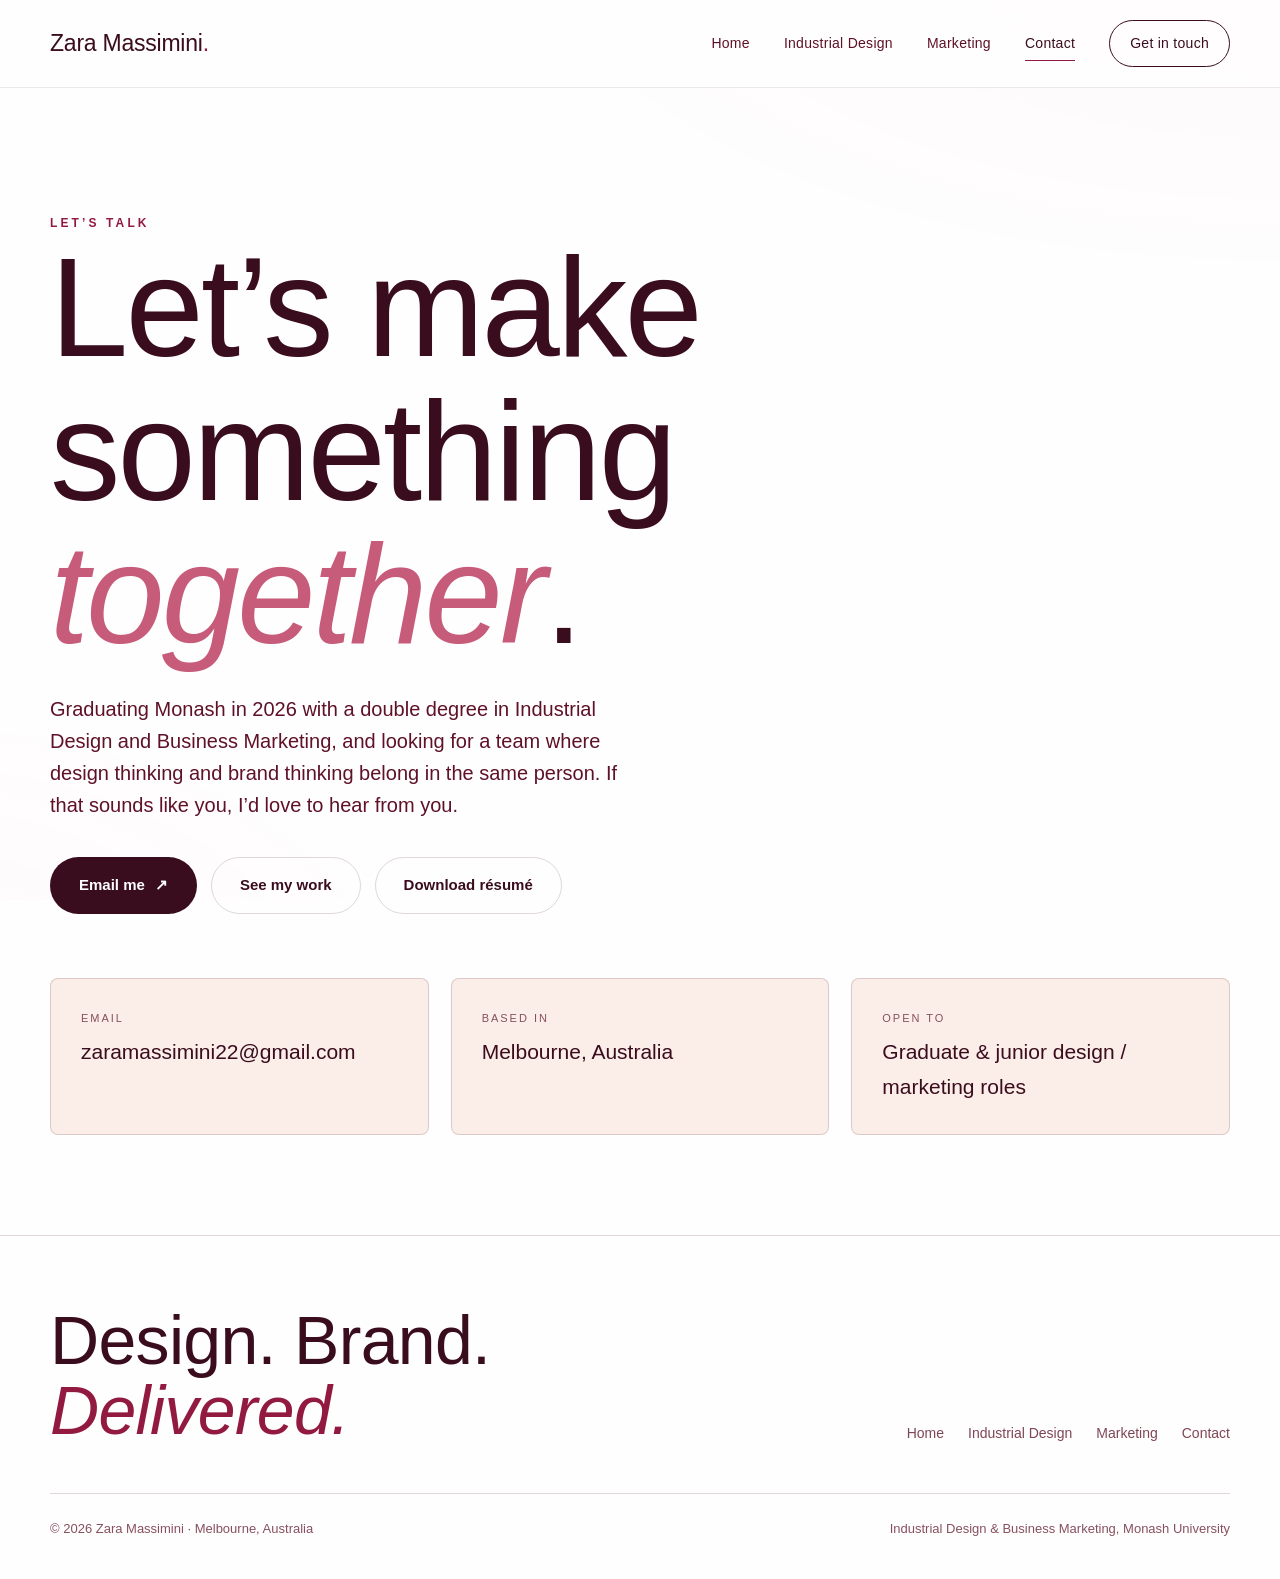
==== commit da9ddb6e: "fix: remove extra text from résumé download button in contact and index pages" ====
--- a/contact.html
+++ b/contact.html
@@ -32,7 +32,7 @@
     <div class="contact-actions reveal d3">
       <a href="mailto:zaramassimini22@gmail.com?subject=Let%27s%20work%20together" class="btn btn-ink">Email me <span class="arr">↗</span></a>
       <a href="work.html" class="btn btn-ghost">See my work</a>
-      <a href="assets/zara-resume.pdf" target="_blank" class="btn btn-ghost">Download résumé <span class="arr">↗</span></a>
+      <a href="assets/zara-resume.pdf" target="_blank" class="btn btn-ghost">Download résumé</a>
     </div>
 
     <div class="contact-cards">
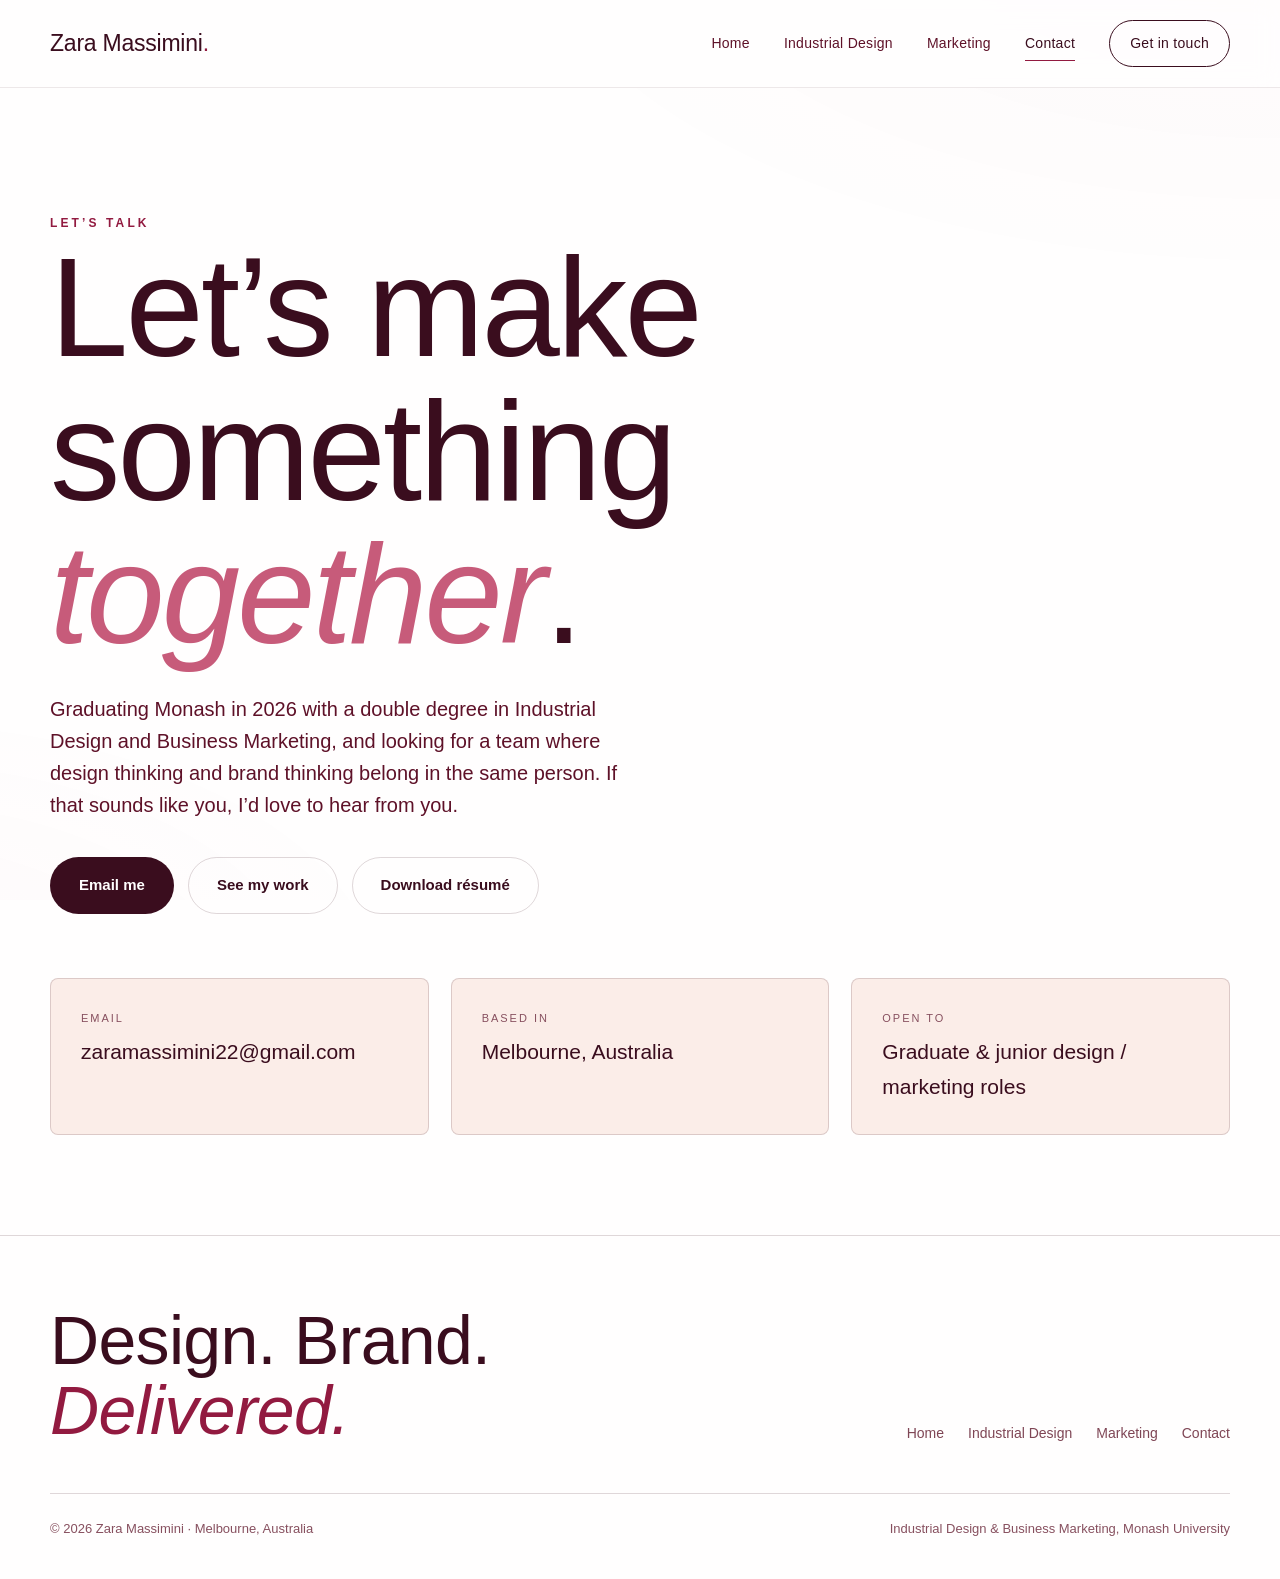
==== commit 12ba1caa: "fix: remove extraneous text from buttons and links across multiple pages" ====
--- a/contact.html
+++ b/contact.html
@@ -30,7 +30,7 @@
     <h1 class="reveal d1">Let’s make<br>something <span class="italic">together</span>.</h1>
     <p class="lead reveal d2">Graduating Monash in 2026 with a double degree in Industrial Design and Business Marketing, and looking for a team where design thinking and brand thinking belong in the same person. If that sounds like you, I’d love to hear from you.</p>
     <div class="contact-actions reveal d3">
-      <a href="mailto:zaramassimini22@gmail.com?subject=Let%27s%20work%20together" class="btn btn-ink">Email me <span class="arr">↗</span></a>
+      <a href="mailto:zaramassimini22@gmail.com?subject=Let%27s%20work%20together" class="btn btn-ink">Email me</a>
       <a href="work.html" class="btn btn-ghost">See my work</a>
       <a href="assets/zara-resume.pdf" target="_blank" class="btn btn-ghost">Download résumé</a>
     </div>
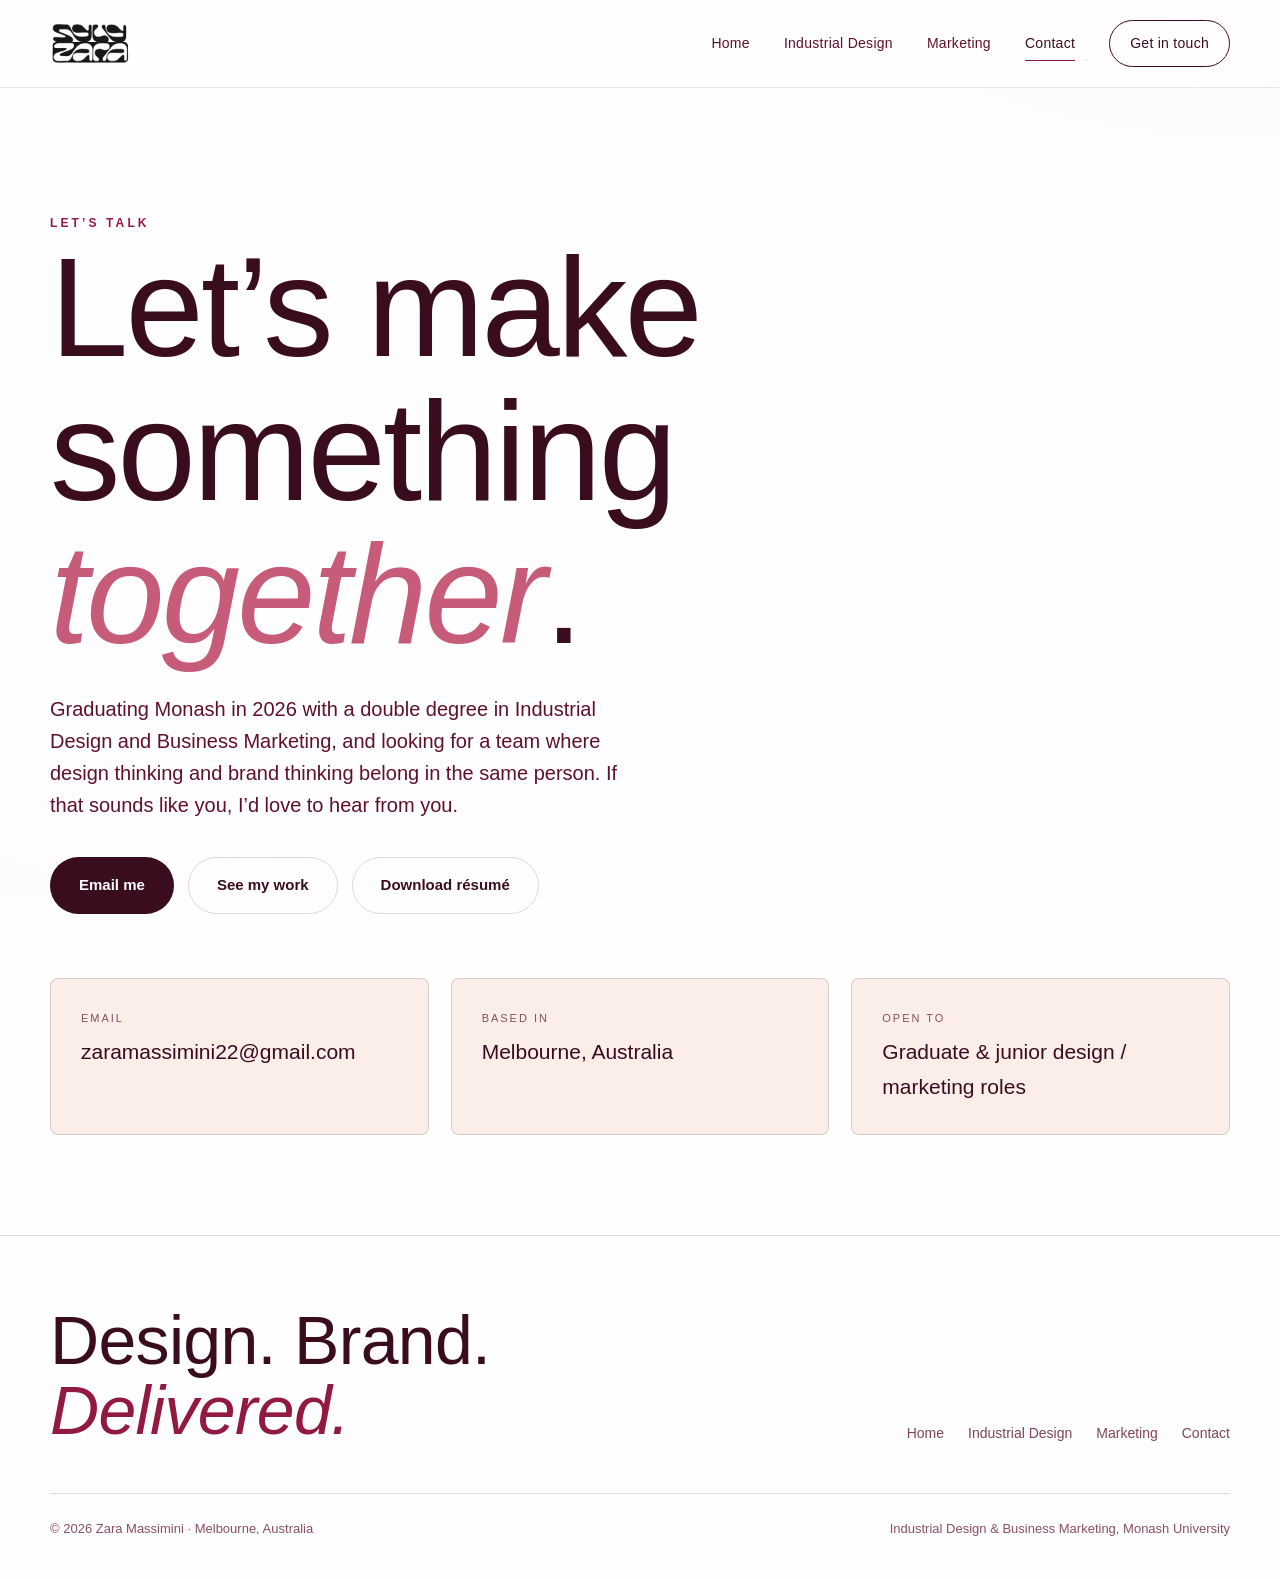
==== commit 5a26dbb4: "Refactor code structure for improved readability and maintainability" ====
--- a/contact.html
+++ b/contact.html
@@ -12,7 +12,7 @@
 
 <nav class="nav">
   <div class="nav-inner">
-    <a class="brand" href="index.html">Zara Massimini<span class="dot">.</span></a>
+    <a class="brand" href="index.html"><img src="Assets/logo.png" alt="Zara Massimini" width="480" height="263"></a>
     <div class="nav-links">
       <a href="index.html">Home</a>
       <a href="work.html">Industrial Design</a>
--- a/styles.css
+++ b/styles.css
@@ -51,7 +51,8 @@
 .nav{position:sticky;top:0;z-index:100;background:rgba(255,254,254,.82);backdrop-filter:blur(12px);border-bottom:1px solid var(--line-soft)}
 .nav-inner{max-width:var(--maxw);margin:0 auto;padding:20px 30px;display:flex;align-items:center;justify-content:space-between}
 .brand{font-family:"Helvetica Neue",Helvetica,Arial,sans-serif;font-size:23px;font-weight:500;letter-spacing:-.01em}
-.brand .dot{color:var(--accent)}
+.brand{display:block;line-height:0}
+.brand img{height:44px;width:auto}
 .nav-links{display:flex;gap:34px;align-items:center}
 .nav-links a{font-size:14px;letter-spacing:.02em;color:var(--ink-soft);font-weight:500;position:relative;padding:3px 0;transition:color .3s}
 .nav-links a::after{content:"";position:absolute;left:0;bottom:-3px;width:0;height:1.5px;background:var(--accent);transition:width .35s var(--ease)}
@@ -74,7 +75,7 @@
 /* ---------- hero ---------- */
 .hero{padding:80px 0 40px;position:relative}
 .hero-grid{display:grid;grid-template-columns:1.25fr .75fr;gap:60px;align-items:end}
-.hero h1{font-size:clamp(50px,8.5vw,116px);letter-spacing:-.02em}
+.hero h1{font-size:clamp(40px,6.8vw,92px);letter-spacing:-.02em}
 .hero h1 .italic{color:var(--accent-soft)}
 .hero-lead{max-width:540px;margin:30px 0 34px}
 .hero-actions{display:flex;gap:14px;flex-wrap:wrap}
@@ -285,3 +286,31 @@
   .index-row{grid-template-columns:34px 1fr;gap:14px}
   .index-row .ca,.index-row .go{display:none}
 }
+
+/* ============ Industrial Design: project cards + pop-ups ============ */
+a.mini{display:block;color:inherit;cursor:pointer}
+.mini .more{display:inline-block;margin-top:14px;font-size:13px;font-weight:600;color:var(--accent);border-bottom:1.5px solid transparent;transition:border-color .3s var(--ease)}
+.mini:hover .more,.mini:focus-visible .more{border-color:var(--accent)}
+.mini:focus-visible{outline:2px solid var(--accent);outline-offset:3px}
+
+.proj-modal{width:min(1100px,calc(100% - 32px));max-width:none;max-height:calc(100dvh - 48px);margin:auto;padding:0;border:1px solid var(--line);border-radius:12px;background:var(--paper);color:var(--ink);overflow:auto;overscroll-behavior:contain;box-shadow:0 40px 90px -40px rgba(58,13,30,.6)}
+.proj-modal::backdrop{background:rgba(58,13,30,.45);backdrop-filter:blur(4px);-webkit-backdrop-filter:blur(4px)}
+.proj-modal[open]{animation:modalIn .4s var(--ease)}
+@keyframes modalIn{from{opacity:0;transform:translateY(18px)}to{opacity:1;transform:none}}
+.proj-modal .proj{margin:0;padding:clamp(24px,4vw,56px)}
+.modal-bar{position:sticky;top:0;height:0;z-index:5;display:flex;justify-content:flex-end;pointer-events:none}
+.modal-close{pointer-events:auto;margin:14px 14px 0 0;width:44px;height:44px;border-radius:50%;border:1px solid var(--line);background:var(--card);color:var(--ink);font-size:26px;line-height:1;cursor:pointer;transition:background .3s var(--ease),color .3s var(--ease)}
+.modal-close:hover{background:var(--ink);color:var(--paper)}
+body:has(.proj-modal[open]){overflow:hidden}
+.mini-detail .proj-cover{aspect-ratio:auto;display:flex;justify-content:center;background:var(--card)}
+.mini-detail .proj-cover img{width:auto;height:auto;max-width:100%;max-height:65vh;object-fit:contain}
+.mini-detail .lead{max-width:720px;color:var(--ink-soft)}
+/* Featured (latest) project card spans the full row */
+.mini.feature{grid-column:1/-1;display:grid;grid-template-columns:1.4fr 1fr;align-items:center}
+.mini.feature .ph{aspect-ratio:1642/918;align-self:stretch;display:flex;align-items:center;background:#d79a80}
+.mini.feature .ph img{height:auto;aspect-ratio:1642/918}
+.mini.feature .tx{padding:clamp(24px,3.5vw,48px)}
+.mini.feature .t{font-size:clamp(28px,3.4vw,42px);line-height:1.1}
+.mini.feature .d{font-size:16px}
+@media(max-width:860px){.mini.feature{grid-template-columns:1fr}}
+.gallery-label{font-size:13px;letter-spacing:.16em;text-transform:uppercase;color:var(--accent);font-weight:700;margin:44px 0 -22px}
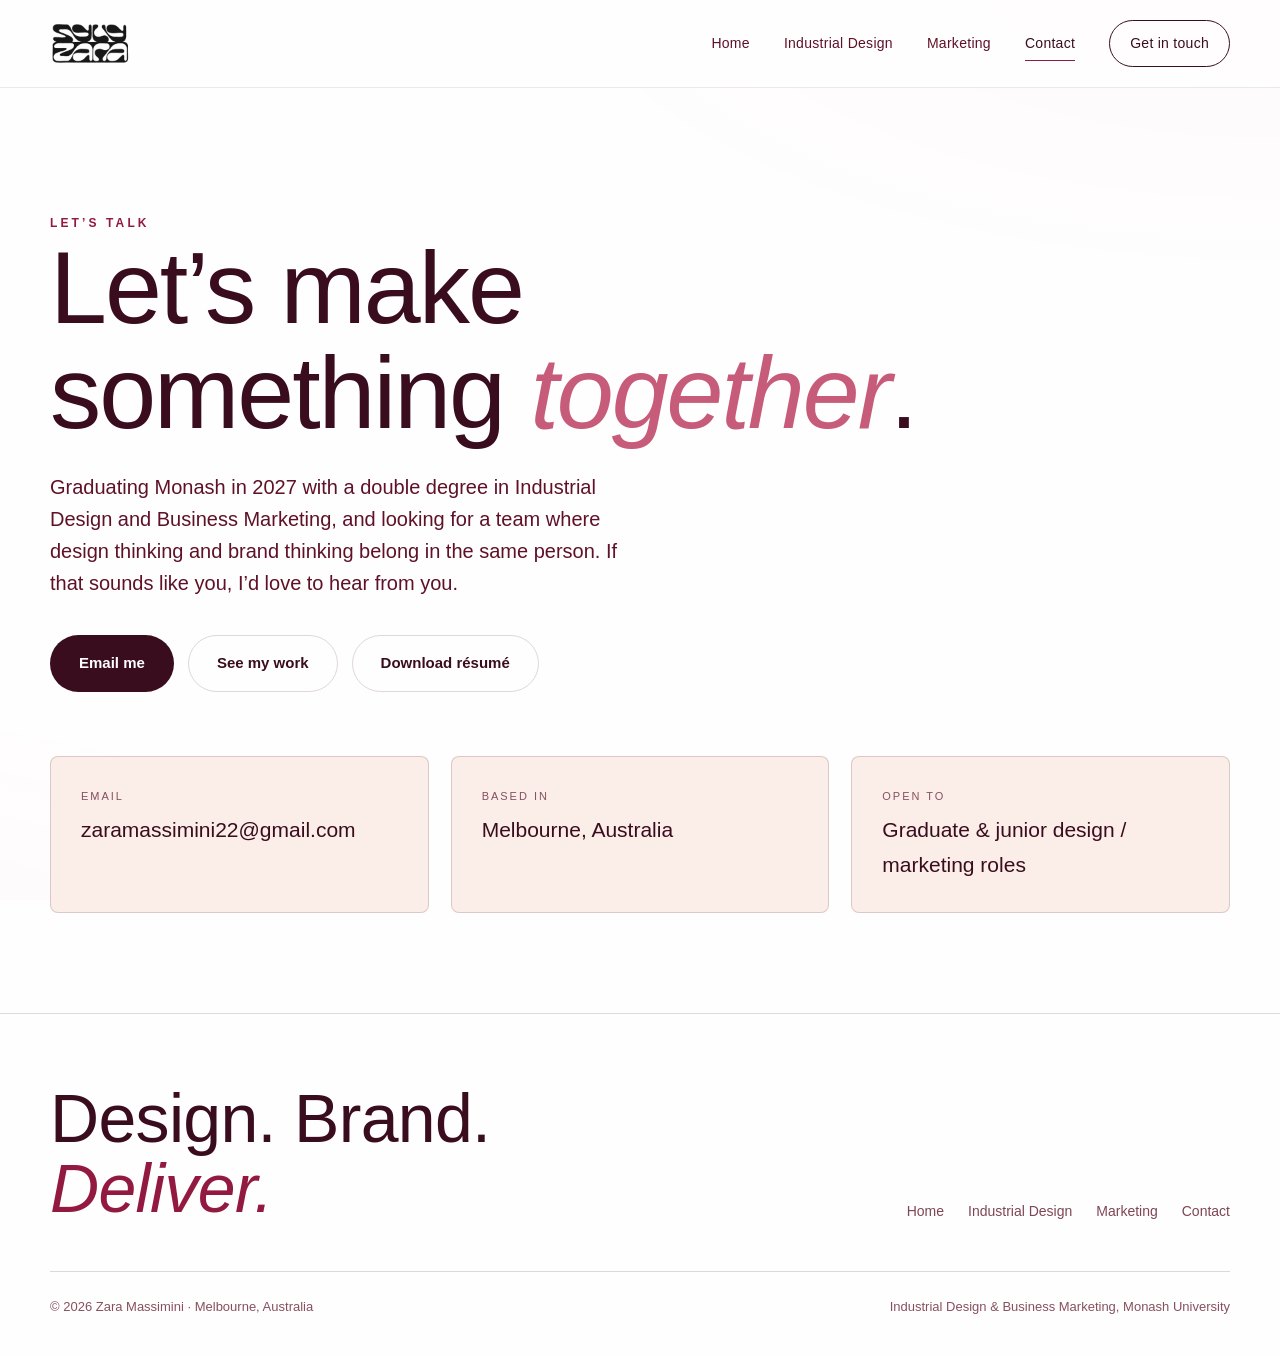
==== commit be23670b: "fix: update graduation year and refine footer text across multiple pages" ====
--- a/contact.html
+++ b/contact.html
@@ -28,7 +28,7 @@
   <div class="wrap">
     <span class="eyebrow reveal">Let’s talk</span>
     <h1 class="reveal d1">Let’s make<br>something <span class="italic">together</span>.</h1>
-    <p class="lead reveal d2">Graduating Monash in 2026 with a double degree in Industrial Design and Business Marketing, and looking for a team where design thinking and brand thinking belong in the same person. If that sounds like you, I’d love to hear from you.</p>
+    <p class="lead reveal d2">Graduating Monash in 2027 with a double degree in Industrial Design and Business Marketing, and looking for a team where design thinking and brand thinking belong in the same person. If that sounds like you, I’d love to hear from you.</p>
     <div class="contact-actions reveal d3">
       <a href="mailto:zaramassimini22@gmail.com?subject=Let%27s%20work%20together" class="btn btn-ink">Email me</a>
       <a href="work.html" class="btn btn-ghost">See my work</a>
@@ -47,7 +47,7 @@
 <footer class="footer">
   <div class="wrap">
     <div class="footer-grid">
-      <h3>Design. Brand.<br><span class="italic">Delivered.</span></h3>
+      <h3>Design. Brand.<br><span class="italic">Deliver.</span></h3>
       <div class="footer-links">
         <a href="index.html">Home</a><a href="work.html">Industrial Design</a>
         <a href="marketing.html">Marketing</a><a href="contact.html">Contact</a>
--- a/styles.css
+++ b/styles.css
@@ -226,7 +226,7 @@
 
 /* ---------- contact ---------- */
 .contact-hero{padding:120px 0 70px}
-.contact-hero h1{font-size:clamp(54px,11vw,150px);letter-spacing:-.02em}
+.contact-hero h1{font-size:clamp(44px,8vw,110px);letter-spacing:-.02em}
 .contact-hero h1 .italic{color:var(--accent-soft)}
 .contact-hero .lead{max-width:600px;margin:26px 0 36px}
 .contact-actions{display:flex;gap:14px;flex-wrap:wrap}
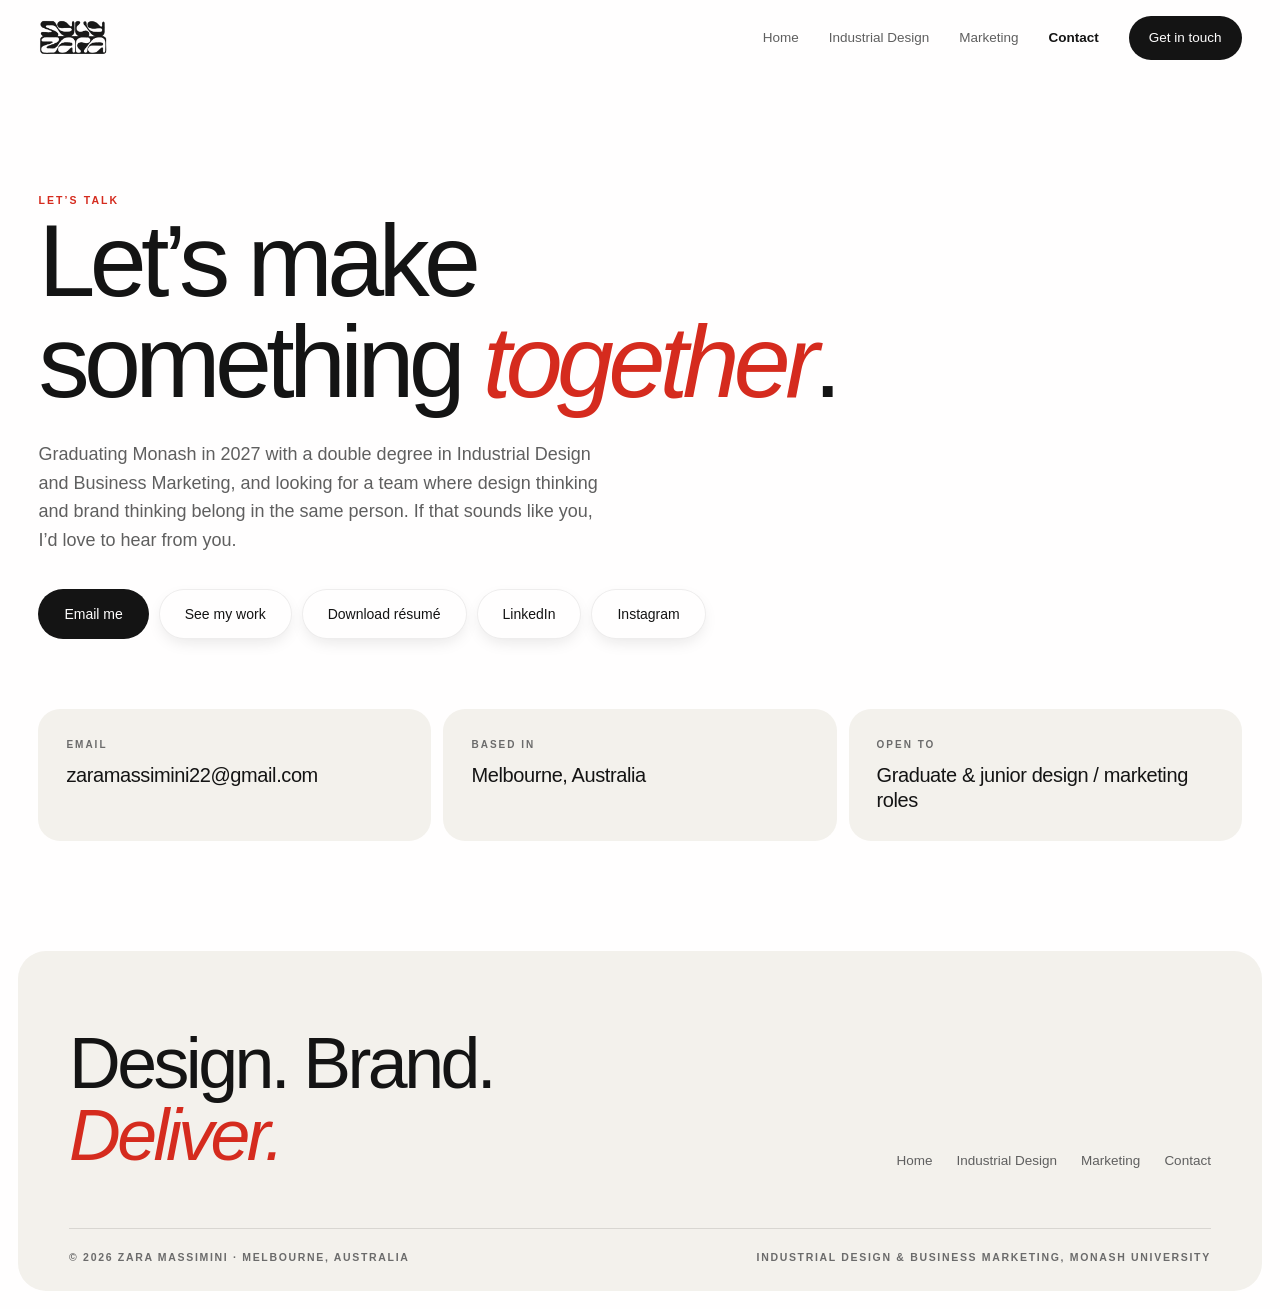
==== commit 36888c81: "Add new styles for ZARA MASSIMINI personal portfolio revamp" ====
--- a/contact.html
+++ b/contact.html
@@ -33,6 +33,8 @@
       <a href="mailto:zaramassimini22@gmail.com?subject=Let%27s%20work%20together" class="btn btn-ink">Email me</a>
       <a href="work.html" class="btn btn-ghost">See my work</a>
       <a href="assets/zara-resume.pdf" target="_blank" class="btn btn-ghost">Download résumé</a>
+      <a href="https://au.linkedin.com/in/zara-massimini-814a77245" target="_blank" rel="noopener" class="btn btn-ghost">LinkedIn</a>
+      <a href="https://www.instagram.com/zmassdesign.id/" target="_blank" rel="noopener" class="btn btn-ghost">Instagram</a>
     </div>
 
     <div class="contact-cards">
--- a/styles.css
+++ b/styles.css
@@ -1,24 +1,34 @@
 /* ============================================================
    ZARA MASSIMINI - Personal Portfolio
-   Identity: pink editorial gallery · Fraunces + Manrope
-   (Deliberately distinct from the Rocket Revive project look)
+   Identity: soft product-studio. Helvetica, calm pearl and stone
+   neutrals, one Swiss red accent, big rounded image panels, pill buttons, two-tone
+   headlines (black line + grey line), lots of air.
+   Earlier looks: styles-backup-red-cobalt.css,
+                  styles-backup-before-revamp.css
    ============================================================ */
 
 :root{
   --paper:#FFFEFE;         /* page background */
-  --paper-2:#d9abab;       /* dusty rose band */
-  --card:#fbede8;          /* lifted card surface (tint of paper) */
-  --ink:#3a0d1e;           /* deep berry ink (shade of #921a40) */
-  --ink-soft:#5e1128;
-  --muted:#7f4655;         /* secondary */
-  --muted-2:#87505f;       /* small labels — kept AA-legible */
-  --line:rgba(58,13,30,.16);
-  --line-soft:rgba(58,13,30,.09);
-  --accent:#921a40;        /* deep berry accent (AA on paper) */
-  --accent-soft:#c75b7a;   /* rose pink — fills, hovers, large display text */
-  --accent-2:#c75b7a;      /* rose pink secondary */
-  --maxw:1240px;
+  --pearl:#F3F1EC;         /* soft panels */
+  --stone:#E8E5DE;         /* deeper panel / placeholders */
+  --paper-2:#E8E5DE;
+  --card:#F3F1EC;
+  --ink:#141414;
+  --ink-soft:#2B2B2B;
+  --muted:#5F5F5F;         /* body secondary (AA) */
+  --muted-2:#6B6B6B;       /* small labels (AA) */
+  --grey-head:#8C8C8C;     /* second line of large headlines only */
+  --line:rgba(20,20,20,.12);
+  --line-soft:rgba(20,20,20,.07);
+  --accent:#D52B1E;        /* Swiss red: labels, numbers, hovers */
+  --accent-soft:#8C8C8C;
+  --accent-2:#8C8C8C;
+  --r-lg:22px; --r-md:16px; --r-sm:12px;
+  --shadow:0 18px 40px -22px rgba(20,20,20,.28);
+  --shadow-soft:0 6px 18px -6px rgba(20,20,20,.14);
+  --maxw:1280px;
   --ease:cubic-bezier(.16,1,.3,1);
+  --font:"Helvetica Neue",Helvetica,Arial,sans-serif;
 }
 
 *{box-sizing:border-box;margin:0;padding:0}
@@ -26,291 +36,284 @@
 body{
   background:var(--paper);
   color:var(--ink);
-  font-family:"Helvetica Neue",Helvetica,Arial,sans-serif;
-  font-size:17px;line-height:1.65;font-weight:400;
+  font-family:var(--font);
+  font-size:16px;line-height:1.6;font-weight:400;
   -webkit-font-smoothing:antialiased;overflow-x:hidden;
 }
 img{max-width:100%;display:block}
 a{color:inherit;text-decoration:none}
 ::selection{background:var(--accent);color:#fff}
 
-h1,h2,h3,h4,.display{font-family:"Helvetica Neue",Helvetica,Arial,sans-serif;font-weight:400;line-height:1.02;letter-spacing:-.01em}
-.italic{font-style:italic}
-
-.wrap{max-width:var(--maxw);margin:0 auto;padding:0 30px}
-.eyebrow{font-size:12px;letter-spacing:.26em;text-transform:uppercase;color:var(--accent);font-weight:700}
+h1,h2,h3,h4,.display{font-family:var(--font);font-weight:500;line-height:1.02;letter-spacing:-.035em}
+/* two-tone headlines: the emphasised word in red italic */
+.italic{font-style:italic;color:var(--accent)}
+
+.wrap{max-width:var(--maxw);margin:0 auto;padding:0 clamp(18px,3vw,40px)}
+.eyebrow{display:inline-block;font-size:10.5px;letter-spacing:.2em;text-transform:uppercase;color:var(--accent);font-weight:700}
 .muted{color:var(--muted)}
-.lead{font-size:20px;line-height:1.6;color:var(--ink-soft)}
-
-/* paper texture */
-.bg-fx{position:fixed;inset:0;z-index:-1;pointer-events:none;opacity:.5;
-  background:radial-gradient(120vw 80vh at 100% -10%,rgba(146,26,64,.05),transparent 55%),
-             radial-gradient(80vw 60vh at -10% 110%,rgba(199,91,122,.06),transparent 55%);}
+.lead{font-size:18px;line-height:1.6;color:var(--ink-soft)}
+.bg-fx{display:none}
 
 /* ---------- nav ---------- */
-.nav{position:sticky;top:0;z-index:100;background:rgba(255,254,254,.82);backdrop-filter:blur(12px);border-bottom:1px solid var(--line-soft)}
-.nav-inner{max-width:var(--maxw);margin:0 auto;padding:20px 30px;display:flex;align-items:center;justify-content:space-between}
-.brand{font-family:"Helvetica Neue",Helvetica,Arial,sans-serif;font-size:23px;font-weight:500;letter-spacing:-.01em}
+.nav{position:sticky;top:0;z-index:100;background:rgba(255,254,254,.8);backdrop-filter:blur(16px);-webkit-backdrop-filter:blur(16px)}
+.nav-inner{max-width:var(--maxw);margin:0 auto;padding:16px clamp(18px,3vw,40px);display:flex;align-items:center;justify-content:space-between}
 .brand{display:block;line-height:0}
-.brand img{height:44px;width:auto}
-.nav-links{display:flex;gap:34px;align-items:center}
-.nav-links a{font-size:14px;letter-spacing:.02em;color:var(--ink-soft);font-weight:500;position:relative;padding:3px 0;transition:color .3s}
-.nav-links a::after{content:"";position:absolute;left:0;bottom:-3px;width:0;height:1.5px;background:var(--accent);transition:width .35s var(--ease)}
-.nav-links a:hover,.nav-links a.active{color:var(--ink)}
-.nav-links a.active::after,.nav-links a:hover::after{width:100%}
-.nav-cta{border:1px solid var(--ink);border-radius:50px;padding:11px 20px!important;color:var(--ink)!important;white-space:nowrap}
-.nav-cta::after{display:none}
-.nav-cta:hover{background:var(--ink);color:var(--paper)!important}
+.brand img{height:38px;width:auto}
+.nav-links{display:flex;gap:30px;align-items:center}
+.nav-links a{font-size:13.5px;color:var(--muted);font-weight:500;padding:4px 0;transition:color .3s}
+.nav-links a:hover{color:var(--accent)}
+.nav-links a.active{color:var(--ink)}
+.nav-links a.active{font-weight:600}
+.nav-cta{background:var(--ink);color:var(--paper)!important;padding:11px 20px!important;border-radius:999px;white-space:nowrap;transition:transform .35s var(--ease),box-shadow .35s var(--ease)!important}
+.nav-cta:hover{background:var(--accent);transform:translateY(-1px);box-shadow:var(--shadow-soft)}
 .burger{display:none;background:none;border:0;color:var(--ink);font-size:24px;cursor:pointer}
 
-/* ---------- buttons ---------- */
-.btn{display:inline-flex;align-items:center;gap:10px;padding:15px 28px;border-radius:50px;font-weight:600;font-size:15px;transition:.35s var(--ease);cursor:pointer;border:1px solid transparent}
+/* ---------- buttons (pills) ---------- */
+.btn{display:inline-flex;align-items:center;gap:10px;padding:14px 26px;border-radius:999px;font-weight:500;font-size:14px;transition:transform .35s var(--ease),box-shadow .35s var(--ease),background .3s;cursor:pointer;border:0}
 .btn-ink{background:var(--ink);color:var(--paper)}
-.btn-ink:hover{transform:translateY(-3px);background:var(--accent)}
-.btn-ghost{border-color:var(--line);color:var(--ink)}
-.btn-ghost:hover{border-color:var(--ink);transform:translateY(-3px)}
+.btn-ink:hover{background:var(--accent);transform:translateY(-2px);box-shadow:var(--shadow)}
+.btn-ghost{background:var(--paper);color:var(--ink);box-shadow:var(--shadow-soft),inset 0 0 0 1px var(--line-soft)}
+.btn-ghost:hover{color:var(--accent);transform:translateY(-2px);box-shadow:var(--shadow)}
 .btn .arr{transition:transform .35s var(--ease)}
 .btn:hover .arr{transform:translate(4px,-4px)}
 
 /* ---------- hero ---------- */
-.hero{padding:80px 0 40px;position:relative}
-.hero-grid{display:grid;grid-template-columns:1.25fr .75fr;gap:60px;align-items:end}
-.hero h1{font-size:clamp(40px,6.8vw,92px);letter-spacing:-.02em}
-.hero h1 .italic{color:var(--accent-soft)}
-.hero-lead{max-width:540px;margin:30px 0 34px}
-.hero-actions{display:flex;gap:14px;flex-wrap:wrap}
+.hero{padding:70px 0 30px;position:relative}
+.hero-grid{display:grid;grid-template-columns:1.1fr .9fr;gap:clamp(30px,5vw,80px);align-items:center}
+.hero h1{font-size:clamp(40px,6.8vw,92px);letter-spacing:-.05em;line-height:.98;margin-top:18px}
+.hero-lead{max-width:470px;margin:28px 0 32px;color:var(--muted);font-size:17px}
+.hero-actions{display:flex;gap:10px;flex-wrap:wrap}
 .hero-portrait{position:relative}
-.hero-portrait .frame{border-radius:6px;overflow:hidden;border:1px solid var(--line);aspect-ratio:3/4;filter:saturate(.96)}
-.hero-portrait .frame img{width:100%;height:100%;object-fit:cover}
-.hero-portrait .cap{position:absolute;left:0;bottom:-30px;font-size:13px;color:var(--muted)}
-.hero-meta{display:flex;gap:40px;flex-wrap:wrap;margin-top:60px;padding-top:26px;border-top:1px solid var(--line)}
-.hero-meta .item .k{font-size:11px;letter-spacing:.2em;text-transform:uppercase;color:var(--muted-2)}
-.hero-meta .item .v{font-family:"Helvetica Neue",Helvetica,Arial,sans-serif;font-size:19px;margin-top:4px}
-
-/* ticker (thin, serif, light) */
-.ticker{border-top:1px solid var(--line);border-bottom:1px solid var(--line);overflow:hidden;padding:16px 0;margin-top:30px;white-space:nowrap}
-.ticker-track{display:inline-flex;gap:30px;animation:tk 34s linear infinite}
-.ticker span{font-family:"Helvetica Neue",Helvetica,Arial,sans-serif;font-style:italic;font-size:22px;color:var(--ink-soft)}
-.ticker .star{color:var(--accent);font-style:normal}
+.hero-portrait .frame{overflow:hidden;aspect-ratio:4/5;border-radius:var(--r-lg);background:var(--pearl)}
+.hero-portrait .frame img{width:100%;height:100%;object-fit:cover;transition:transform 1.4s var(--ease)}
+.hero-portrait:hover .frame img{transform:scale(1.03)}
+.hero-portrait .cap{position:absolute;left:18px;bottom:16px;font-size:10px;letter-spacing:.2em;text-transform:uppercase;font-weight:700;color:var(--accent);background:rgba(255,254,254,.85);backdrop-filter:blur(8px);padding:7px 12px;border-radius:999px}
+.hero-meta{display:grid;grid-template-columns:repeat(4,1fr);gap:10px;margin-top:60px}
+.hero-meta .item{background:var(--pearl);border-radius:var(--r-md);padding:18px 20px}
+.hero-meta .item .k{font-size:10px;letter-spacing:.2em;text-transform:uppercase;color:var(--muted-2);font-weight:700}
+.hero-meta .item .v{font-size:16px;font-weight:500;margin-top:6px;letter-spacing:-.01em}
+
+.ticker{display:none}
 @keyframes tk{to{transform:translateX(-50%)}}
 
 /* ---------- section ---------- */
-.section{padding:100px 0;position:relative}
-.sec-head{display:flex;justify-content:space-between;align-items:flex-end;gap:30px;margin-bottom:54px;flex-wrap:wrap}
-.sec-head .l{max-width:680px}
-.sec-head h2{font-size:clamp(34px,5vw,64px);margin-top:14px}
-.sec-head .num{font-family:"Helvetica Neue",Helvetica,Arial,sans-serif;font-size:15px;color:var(--accent)}
-.sec-head p{color:var(--muted);margin-top:16px;font-size:18px}
+.section{padding:110px 0;position:relative}
+.sec-head{display:flex;justify-content:space-between;align-items:flex-end;gap:30px;margin-bottom:50px;flex-wrap:wrap}
+.sec-head .l{max-width:760px}
+.sec-head h2{font-size:clamp(36px,5.2vw,72px);margin-top:16px;letter-spacing:-.045em}
+.sec-head .num{font-size:10.5px;letter-spacing:.2em;text-transform:uppercase;font-weight:700;color:var(--accent)}
+.sec-head p{color:var(--muted);margin-top:16px;font-size:16px}
 
 /* ---------- work index (home) ---------- */
-.index-list{border-top:1px solid var(--line)}
-.index-row{display:grid;grid-template-columns:60px 1fr auto;gap:24px;align-items:center;padding:26px 8px;border-bottom:1px solid var(--line);transition:.4s var(--ease);position:relative}
-.index-row:hover{padding-left:22px;background:linear-gradient(90deg,rgba(146,26,64,.05),transparent 60%)}
-.index-row .ix{font-family:"Helvetica Neue",Helvetica,Arial,sans-serif;font-size:18px;color:var(--muted-2)}
-.index-row .ti{font-family:"Helvetica Neue",Helvetica,Arial,sans-serif;font-size:clamp(22px,3vw,34px)}
-.index-row .ca{font-size:13px;color:var(--muted);letter-spacing:.04em}
-.index-row .go{font-size:22px;color:var(--accent);opacity:0;transform:translateX(-8px);transition:.4s var(--ease)}
-.index-row:hover .go{opacity:1;transform:none}
+.index-list{display:flex;flex-direction:column;gap:8px}
+.index-row{display:grid;grid-template-columns:70px 1fr auto;gap:24px;align-items:center;padding:24px 28px;border-radius:var(--r-md);background:var(--pearl);transition:transform .45s var(--ease),background .35s,box-shadow .45s var(--ease)}
+.index-row:hover{background:var(--paper);box-shadow:var(--shadow),inset 0 0 0 1px var(--line-soft);transform:translateY(-2px)}
+.index-row .ix{font-size:clamp(22px,2.4vw,32px);font-weight:300;color:var(--accent);letter-spacing:-.03em}
+.index-row .ti{font-size:clamp(22px,2.8vw,36px);font-weight:500;letter-spacing:-.035em;line-height:1.05;transition:color .3s}
+.index-row .ca{font-size:10.5px;letter-spacing:.18em;text-transform:uppercase;font-weight:700;color:var(--muted-2)}
+.index-row .go{display:none}
 
 /* feature split */
-.split{display:grid;grid-template-columns:1fr 1fr;gap:50px;align-items:center}
+.split{display:grid;grid-template-columns:1fr 1fr;gap:clamp(30px,5vw,80px);align-items:center}
 .split.rev{direction:rtl}.split.rev>*{direction:ltr}
-.split-img{border-radius:6px;overflow:hidden;border:1px solid var(--line);aspect-ratio:4/3}
-.split-img img{width:100%;height:100%;object-fit:cover}
-.split h3{font-size:clamp(28px,4vw,46px);margin:16px 0 18px}
-.split p{color:var(--ink-soft);margin-bottom:16px}
+.split-img{overflow:hidden;aspect-ratio:4/3;border-radius:var(--r-lg);background:var(--pearl)}
+.split-img img{width:100%;height:100%;object-fit:cover;transition:transform 1.4s var(--ease)}
+.split-img:hover img{transform:scale(1.03)}
+.split h3{font-size:clamp(32px,4vw,56px);margin:16px 0 20px;letter-spacing:-.045em}
+.split p{color:var(--muted);margin-bottom:16px}
 
 /* ---------- two pillars (home) ---------- */
-.duo{display:grid;grid-template-columns:1fr 1fr;gap:24px}
-.duo-card{background:var(--card);border:1px solid var(--line);border-radius:8px;overflow:hidden;transition:.45s var(--ease)}
-.duo-card:hover{transform:translateY(-6px);box-shadow:0 30px 60px -34px rgba(58,13,30,.45)}
-.duo-card .ph{aspect-ratio:16/10;overflow:hidden}
-.duo-card .ph img{width:100%;height:100%;object-fit:cover;transition:transform .8s var(--ease)}
-.duo-card:hover .ph img{transform:scale(1.05)}
-.duo-card .tx{padding:32px}
-.duo-card h3{font-size:30px;margin:8px 0 12px}
-.duo-card p{color:var(--muted);font-size:16px;margin-bottom:16px}
-.duo-card .go{font-size:14px;font-weight:600;color:var(--accent)}
+.duo{display:grid;grid-template-columns:1fr 1fr;gap:16px}
+.duo-card{display:block;background:var(--pearl);border-radius:var(--r-lg);padding:14px;transition:transform .5s var(--ease),box-shadow .5s var(--ease)}
+.duo-card:hover{transform:translateY(-4px);box-shadow:var(--shadow)}
+.duo-card .ph{aspect-ratio:4/3;overflow:hidden;border-radius:var(--r-md);background:var(--stone)}
+.duo-card .ph img{width:100%;height:100%;object-fit:cover;transition:transform 1.4s var(--ease)}
+.duo-card:hover .ph img{transform:scale(1.04)}
+.duo-card .tx{padding:24px 14px 14px}
+.duo-card h3{font-size:clamp(28px,3vw,40px);margin:10px 0 10px;letter-spacing:-.04em;transition:color .3s}
+.duo-card p{color:var(--muted);font-size:15px;margin-bottom:20px;max-width:500px}
+.duo-card .go{display:inline-flex;font-size:13.5px;font-weight:500;color:var(--ink);background:var(--paper);padding:10px 18px;border-radius:999px;box-shadow:var(--shadow-soft)}
 
 /* ---------- stats ---------- */
-.stats{display:grid;grid-template-columns:repeat(4,1fr);gap:24px;border-top:1px solid var(--line);border-bottom:1px solid var(--line);padding:46px 0}
-.stat .n{font-family:"Helvetica Neue",Helvetica,Arial,sans-serif;font-size:clamp(40px,6vw,68px);color:var(--accent);line-height:1}
-.stat .l{color:var(--muted);font-size:14px;margin-top:10px}
+.stats{display:grid;grid-template-columns:repeat(4,1fr);gap:10px}
+.stat{background:var(--pearl);border-radius:var(--r-md);padding:28px 24px}
+.stat .n{font-size:clamp(48px,6vw,84px);font-weight:300;letter-spacing:-.06em;color:var(--accent);line-height:.9}
+.stat .l{color:var(--muted);font-size:13px;margin-top:12px}
 
 /* ---------- marketing cards/steps ---------- */
-.cards{display:grid;grid-template-columns:repeat(3,1fr);gap:22px}
-.card{background:var(--card);border:1px solid var(--line);border-radius:8px;padding:32px;transition:.4s var(--ease)}
-.card:hover{transform:translateY(-6px);border-color:var(--accent)}
-.card .ic{font-family:"Helvetica Neue",Helvetica,Arial,sans-serif;font-size:30px;color:var(--accent);margin-bottom:14px}
-.card h4{font-size:22px;margin-bottom:10px}
+.cards{display:grid;grid-template-columns:repeat(3,1fr);gap:12px}
+.card{background:var(--pearl);border-radius:var(--r-lg);padding:30px;transition:transform .4s var(--ease),box-shadow .4s var(--ease)}
+.card:hover{transform:translateY(-4px);box-shadow:var(--shadow)}
+.card .ic{font-size:30px;font-weight:300;color:var(--accent);margin-bottom:14px;line-height:1}
+.card h4{font-size:22px;margin-bottom:10px;letter-spacing:-.025em;line-height:1.15}
 .card p{color:var(--muted);font-size:15px}
-.steps{display:grid;grid-template-columns:repeat(3,1fr);gap:1px;background:var(--line);border:1px solid var(--line);border-radius:8px;overflow:hidden}
-.step{background:var(--card);padding:34px}
-.step .k{font-family:"Helvetica Neue",Helvetica,Arial,sans-serif;font-size:14px;color:var(--accent)}
-.step h4{font-size:22px;margin:12px 0 10px}
+.steps{display:grid;grid-template-columns:repeat(3,1fr);gap:12px}
+.step{background:var(--pearl);border-radius:var(--r-lg);padding:30px}
+.step .k{font-size:10.5px;letter-spacing:.18em;text-transform:uppercase;font-weight:700;color:var(--accent)}
+.step h4{font-size:22px;margin:12px 0 10px;letter-spacing:-.025em}
 .step p{color:var(--muted);font-size:15px}
 
-/* ---------- project case (work) ---------- */
+/* ---------- project case (work / pop-ups) ---------- */
 .proj{margin-bottom:120px}
-.proj-top{display:flex;justify-content:space-between;align-items:flex-end;gap:24px;flex-wrap:wrap;margin-bottom:26px}
-.proj-top .num{font-family:"Helvetica Neue",Helvetica,Arial,sans-serif;font-size:16px;color:var(--accent)}
-.proj-top h2{font-size:clamp(38px,6vw,78px);margin-top:8px}
-.proj-tags{display:flex;gap:8px;flex-wrap:wrap}
-.chip{font-size:12px;letter-spacing:.08em;text-transform:uppercase;color:var(--ink-soft);border:1px solid var(--line);padding:6px 13px;border-radius:50px}
-.proj-cover{border-radius:8px;overflow:hidden;border:1px solid var(--line);aspect-ratio:16/9;margin-bottom:36px}
+.proj-top{display:flex;justify-content:space-between;align-items:flex-end;gap:24px;flex-wrap:wrap;margin-bottom:28px}
+.proj-top .num{font-size:10.5px;letter-spacing:.2em;text-transform:uppercase;font-weight:700;color:var(--accent)}
+.proj-top h2{font-size:clamp(44px,6.6vw,96px);margin-top:12px;letter-spacing:-.055em}
+.proj-tags{display:flex;gap:6px;flex-wrap:wrap}
+.chip{font-size:12px;font-weight:500;color:var(--ink-soft);background:var(--pearl);padding:8px 14px;border-radius:999px}
+.proj-cover{overflow:hidden;aspect-ratio:16/9;margin-bottom:44px;border-radius:var(--r-lg);background:var(--pearl)}
 .proj-cover img{width:100%;height:100%;object-fit:cover}
 .proj-cover.contain{background:#0d0d0f;position:relative;display:grid;place-items:center;overflow:hidden}
 .proj-cover.contain::before{content:"";position:absolute;inset:0;background:var(--shot) center/cover no-repeat;filter:blur(30px) brightness(.5);transform:scale(1.15)}
 .proj-cover.contain img{position:relative;height:100%;width:auto;max-width:100%;object-fit:contain}
-.proj-cover.pack{aspect-ratio:auto;background:transparent;border:0;overflow:visible;display:flex;justify-content:center;padding:20px 0}
-.proj-cover.pack img{width:auto;height:auto;max-height:600px;object-fit:contain;border-radius:10px;border:1px solid var(--line);box-shadow:0 24px 55px -28px rgba(58,13,30,.55)}
-.proj-body{display:grid;grid-template-columns:1.35fr .65fr;gap:50px}
-.proj-body h4{font-size:13px;letter-spacing:.16em;text-transform:uppercase;color:var(--accent);font-family:"Helvetica Neue",Helvetica,Arial,sans-serif;font-weight:700;margin-bottom:12px}
-.proj-body p{color:var(--ink-soft);margin-bottom:18px}
-.proj-aside .row{padding:14px 0;border-bottom:1px solid var(--line)}
-.proj-aside .row:first-child{border-top:1px solid var(--line)}
-.proj-aside .k{font-size:11px;letter-spacing:.16em;text-transform:uppercase;color:var(--muted-2)}
+.proj-cover.pack{aspect-ratio:auto;background:transparent;overflow:visible;display:flex;justify-content:center;padding:20px 0}
+.proj-cover.pack img{width:auto;height:auto;max-height:600px;object-fit:contain;border-radius:var(--r-md)}
+.proj-body{display:grid;grid-template-columns:1.35fr .65fr;gap:clamp(30px,5vw,70px)}
+.proj-body h4{font-size:10.5px;letter-spacing:.2em;text-transform:uppercase;color:var(--accent);font-weight:700;margin-bottom:10px;line-height:1.3}
+.proj-body p{color:var(--ink-soft);margin-bottom:26px}
+.proj-aside{background:var(--pearl);border-radius:var(--r-lg);padding:8px 24px;align-self:start}
+.proj-aside .row{padding:16px 0;border-bottom:1px solid var(--line)}
+.proj-aside .row:last-child{border-bottom:0}
+.proj-aside .k{font-size:10px;letter-spacing:.2em;text-transform:uppercase;font-weight:700;color:var(--muted-2)}
 .proj-aside .v{margin-top:4px;font-weight:500}
-.gallery{display:grid;grid-template-columns:repeat(4,1fr);gap:14px;margin-top:38px}
-.gallery a{border-radius:6px;overflow:hidden;border:1px solid var(--line);aspect-ratio:1;display:block}
-.gallery img{width:100%;height:100%;object-fit:cover;transition:transform .6s var(--ease)}
-.gallery a:hover img{transform:scale(1.07)}
+.gallery{display:grid;grid-template-columns:repeat(4,1fr);gap:10px;margin-top:40px}
+.gallery a{overflow:hidden;aspect-ratio:1;display:block;border-radius:var(--r-md);background:var(--pearl)}
+.gallery img{width:100%;height:100%;object-fit:cover;transition:transform 1s var(--ease)}
+.gallery a:hover img{transform:scale(1.05)}
 .gallery .wide{grid-column:span 2;aspect-ratio:2/1}
 .gallery .tall{grid-row:span 2;aspect-ratio:auto}
-/* uniform gap-free grids */
 .gallery.grid3{grid-template-columns:repeat(3,1fr)}
 .gallery.grid2{grid-template-columns:repeat(2,1fr)}
 @media(max-width:820px){.gallery.grid3{grid-template-columns:repeat(2,1fr)}}
 @media(max-width:520px){.gallery.grid3,.gallery.grid2{grid-template-columns:1fr}}
 
-/* ---------- mini grid ---------- */
-.mini-grid{display:grid;grid-template-columns:repeat(3,1fr);gap:24px}
-.mini{background:var(--card);border:1px solid var(--line);border-radius:8px;overflow:hidden;transition:.4s var(--ease)}
-.mini:hover{transform:translateY(-6px);box-shadow:0 26px 50px -32px rgba(58,13,30,.4)}
-.mini .ph{aspect-ratio:4/3;overflow:hidden;background:var(--paper-2)}
-.mini .ph img{width:100%;height:100%;object-fit:cover;transition:transform .7s var(--ease)}
-.mini:hover .ph img{transform:scale(1.06)}
-.mini .tx{padding:24px}
-.mini .cat{font-size:11px;letter-spacing:.14em;text-transform:uppercase;color:var(--accent);font-weight:700;display:block;margin-bottom:8px}
-.mini .t{font-family:"Helvetica Neue",Helvetica,Arial,sans-serif;font-size:22px}
-.mini .d{color:var(--muted);font-size:14.5px;margin-top:8px}
+/* ---------- project cards (mini grid) ---------- */
+.mini-grid{display:grid;grid-template-columns:repeat(3,1fr);gap:14px}
+.mini{display:block;background:var(--pearl);border-radius:var(--r-lg);padding:12px;transition:transform .5s var(--ease),box-shadow .5s var(--ease)}
+.mini:hover,.mini:focus-visible{transform:translateY(-4px);box-shadow:var(--shadow)}
+.mini .ph{aspect-ratio:4/3;overflow:hidden;border-radius:var(--r-md);background:var(--stone)}
+.mini .ph img{width:100%;height:100%;object-fit:cover;transition:transform 1.3s var(--ease)}
+.mini:hover .ph img{transform:scale(1.05)}
+.mini .tx{padding:20px 12px 12px}
+.mini .cat{font-size:10px;letter-spacing:.2em;text-transform:uppercase;color:var(--accent);font-weight:700;display:block;margin-bottom:10px}
+.mini .t{font-size:clamp(22px,2vw,28px);font-weight:500;letter-spacing:-.035em;line-height:1.08;transition:color .3s}
+.mini .d{color:var(--muted);font-size:14.5px;margin-top:10px}
 
 /* ---------- browser mockup (website collateral) ---------- */
-.browser{border:1px solid var(--line);border-radius:12px;overflow:hidden;background:var(--card);box-shadow:0 30px 70px -40px rgba(58,13,30,.5)}
-.browser-bar{display:flex;align-items:center;gap:10px;padding:12px 16px;background:var(--paper-2);border-bottom:1px solid var(--line)}
+.browser{overflow:hidden;background:var(--paper);border-radius:var(--r-lg);box-shadow:var(--shadow),inset 0 0 0 1px var(--line-soft)}
+.browser-bar{display:flex;align-items:center;gap:10px;padding:12px 16px;background:var(--pearl)}
 .browser-dots{display:flex;gap:6px}
-.browser-dots i{width:11px;height:11px;border-radius:50%;background:var(--muted-2);display:inline-block}
-.browser-url{flex:1;background:var(--card);border:1px solid var(--line);border-radius:50px;padding:7px 16px;font-size:13px;color:var(--muted);font-family:"Helvetica Neue",Helvetica,Arial,sans-serif}
-.browser-url b{color:var(--ink);font-weight:600}
-.browser-shot{position:relative;aspect-ratio:16/9;overflow:hidden;background:var(--paper-2)}
+.browser-dots i{width:10px;height:10px;border-radius:50%;background:var(--stone);display:inline-block}
+.browser-url{flex:1;background:var(--paper);border-radius:999px;padding:7px 16px;font-size:12.5px;color:var(--muted)}
+.browser-url b{color:var(--ink);font-weight:500}
+.browser-shot{position:relative;aspect-ratio:16/9;overflow:hidden;background:var(--stone)}
 .browser-shot img{width:100%;height:100%;object-fit:cover}
-.browser-live{position:absolute;right:14px;bottom:14px;background:var(--ink);color:var(--paper);font-size:12px;font-weight:600;padding:8px 15px;border-radius:50px}
-.browser-live:hover{background:var(--accent)}
+.browser-live{position:absolute;right:16px;bottom:16px;background:var(--paper);color:var(--ink);font-size:13.5px;font-weight:500;padding:11px 18px;border-radius:999px;box-shadow:var(--shadow-soft);transition:transform .35s var(--ease)}
+.browser-live:hover{transform:translateY(-2px)}
 
 /* content grid (published collateral) */
-.site-grid{display:grid;grid-template-columns:repeat(4,1fr);gap:14px;margin-top:14px}
-.site-grid a{border:1px solid var(--line);border-radius:8px;overflow:hidden;background:var(--card);display:block}
-.site-grid .ph{aspect-ratio:16/10;overflow:hidden;background:var(--paper-2)}
-.site-grid .ph img{width:100%;height:100%;object-fit:cover;transition:transform .6s var(--ease)}
-.site-grid a:hover .ph img{transform:scale(1.06)}
-.site-grid .cap{padding:12px 14px;font-size:12.5px;color:var(--ink-soft);line-height:1.35}
+.site-grid{display:grid;grid-template-columns:repeat(4,1fr);gap:10px;margin-top:10px}
+.site-grid a{display:block;background:var(--pearl);border-radius:var(--r-md);padding:8px}
+.site-grid .ph{aspect-ratio:16/10;overflow:hidden;border-radius:var(--r-sm);background:var(--stone)}
+.site-grid .ph img{width:100%;height:100%;object-fit:cover;transition:transform 1s var(--ease)}
+.site-grid a:hover .ph img{transform:scale(1.05)}
+.site-grid .cap{padding:10px 6px 4px;font-size:12.5px;color:var(--ink-soft);line-height:1.35}
 
 /* locations */
-.locations{display:grid;grid-template-columns:repeat(5,1fr);gap:1px;background:var(--line);border:1px solid var(--line);border-radius:10px;overflow:hidden}
-.loc{background:var(--card);padding:24px 20px}
-.loc .city{font-family:"Helvetica Neue",Helvetica,Arial,sans-serif;font-size:22px}
-.loc .firm{font-size:12.5px;color:var(--accent);font-weight:600;margin-top:4px}
-.loc .addr{font-size:12.5px;color:var(--muted);margin-top:10px;line-height:1.4}
+.locations{display:grid;grid-template-columns:repeat(5,1fr);gap:10px}
+.loc{background:var(--pearl);border-radius:var(--r-md);padding:24px 20px}
+.loc .city{font-size:22px;font-weight:500;letter-spacing:-.03em;line-height:1.1}
+.loc .firm{font-size:10px;letter-spacing:.16em;text-transform:uppercase;color:var(--accent);font-weight:700;margin-top:8px}
+.loc .addr{font-size:12.5px;color:var(--muted);margin-top:12px;line-height:1.45}
 @media(max-width:980px){.locations{grid-template-columns:1fr 1fr}.site-grid{grid-template-columns:1fr 1fr}}
 @media(max-width:640px){.locations{grid-template-columns:1fr}.site-grid{grid-template-columns:1fr 1fr}}
 
 /* ---------- contact ---------- */
-.contact-hero{padding:120px 0 70px}
-.contact-hero h1{font-size:clamp(44px,8vw,110px);letter-spacing:-.02em}
-.contact-hero h1 .italic{color:var(--accent-soft)}
-.contact-hero .lead{max-width:600px;margin:26px 0 36px}
-.contact-actions{display:flex;gap:14px;flex-wrap:wrap}
-.contact-cards{display:grid;grid-template-columns:repeat(3,1fr);gap:22px;margin-top:64px}
-.ccard{background:var(--card);border:1px solid var(--line);border-radius:8px;padding:30px;transition:.4s var(--ease)}
-.ccard:hover{border-color:var(--accent);transform:translateY(-5px)}
-.ccard .k{font-size:11px;letter-spacing:.18em;text-transform:uppercase;color:var(--muted-2)}
-.ccard .v{font-family:"Helvetica Neue",Helvetica,Arial,sans-serif;font-size:21px;margin-top:8px;word-break:break-word}
+.contact-hero{padding:110px 0 70px}
+.contact-hero h1{font-size:clamp(44px,8vw,110px);letter-spacing:-.055em;line-height:.98}
+.contact-hero .lead{max-width:560px;margin:28px 0 34px;color:var(--muted)}
+.contact-actions{display:flex;gap:10px;flex-wrap:wrap}
+.contact-cards{display:grid;grid-template-columns:repeat(3,1fr);gap:12px;margin-top:70px}
+.ccard{background:var(--pearl);border-radius:var(--r-lg);padding:28px;transition:transform .4s var(--ease),box-shadow .4s var(--ease)}
+.ccard:hover{transform:translateY(-4px);box-shadow:var(--shadow)}
+.ccard .k{font-size:10px;letter-spacing:.2em;text-transform:uppercase;font-weight:700;color:var(--muted-2)}
+.ccard .v{font-size:20px;font-weight:500;letter-spacing:-.02em;margin-top:10px;word-break:break-word;line-height:1.25}
 
 /* ---------- about block ---------- */
 .about{display:grid;grid-template-columns:.8fr 1.2fr;gap:50px;align-items:center}
-.about-img{border-radius:6px;overflow:hidden;border:1px solid var(--line);aspect-ratio:3/4}
+.about-img{overflow:hidden;aspect-ratio:3/4;border-radius:var(--r-lg)}
 .about-img img{width:100%;height:100%;object-fit:cover}
-.about h2{font-size:clamp(32px,5vw,58px);margin:14px 0 20px}
-.about p{color:var(--ink-soft);margin-bottom:16px}
-.about .skills{display:flex;gap:8px;flex-wrap:wrap;margin-top:8px}
-
-/* ---------- footer ---------- */
-.footer{border-top:1px solid var(--line);padding:70px 0 40px;margin-top:30px}
+.about h2{font-size:clamp(32px,5vw,60px);margin:14px 0 20px}
+.about p{color:var(--muted);margin-bottom:16px}
+.about .skills{display:flex;gap:6px;flex-wrap:wrap;margin-top:8px}
+
+/* ---------- footer (soft pearl panel) ---------- */
+.footer{padding:0 clamp(10px,1.4vw,18px) clamp(10px,1.4vw,18px);margin-top:40px}
+.footer>.wrap{background:var(--pearl);border-radius:28px;padding:clamp(40px,6vw,80px) clamp(22px,4vw,56px) 26px;max-width:none}
 .footer-grid{display:flex;justify-content:space-between;align-items:flex-end;gap:30px;flex-wrap:wrap}
-.footer h3{font-size:clamp(34px,6vw,68px)}
-.footer h3 .italic{color:var(--accent)}
+.footer h3{font-size:clamp(36px,5.6vw,80px);letter-spacing:-.05em;line-height:1}
 .footer-links{display:flex;gap:24px;flex-wrap:wrap}
-.footer-links a{color:var(--muted);font-size:14px;transition:color .3s}
+.footer-links a{color:var(--muted);font-size:13.5px;font-weight:500;transition:color .3s}
 .footer-links a:hover{color:var(--accent)}
-.footer-base{margin-top:48px;padding-top:24px;border-top:1px solid var(--line);display:flex;justify-content:space-between;color:var(--muted-2);font-size:13px;flex-wrap:wrap;gap:10px}
+.footer-base{margin-top:56px;padding-top:20px;border-top:1px solid var(--line);display:flex;justify-content:space-between;color:var(--muted-2);font-size:10.5px;letter-spacing:.16em;text-transform:uppercase;font-weight:700;flex-wrap:wrap;gap:10px}
 
 /* ---------- reveal ---------- */
-.reveal{opacity:0;transform:translateY(26px);transition:opacity .8s var(--ease),transform .8s var(--ease)}
+.reveal{opacity:0;transform:translateY(24px);transition:opacity 1s var(--ease),transform 1s var(--ease)}
 .reveal.in{opacity:1;transform:none}
 .reveal.d1{transition-delay:.08s}.reveal.d2{transition-delay:.16s}.reveal.d3{transition-delay:.24s}.reveal.d4{transition-delay:.32s}
+@media (prefers-reduced-motion:reduce){.reveal{opacity:1;transform:none;transition:none}*{scroll-behavior:auto}}
 
 /* ---------- responsive ---------- */
 @media(max-width:980px){
   .hero-grid,.split,.duo,.proj-body,.about,.contact-cards{grid-template-columns:1fr}
-  .hero-portrait{max-width:380px;margin-top:10px}
+  .hero-portrait{max-width:420px}
   .split.rev{direction:ltr}
-  .stats{grid-template-columns:1fr 1fr;gap:30px}
+  .stats,.hero-meta{grid-template-columns:1fr 1fr}
   .cards,.steps,.mini-grid{grid-template-columns:1fr 1fr}
   .gallery{grid-template-columns:1fr 1fr}
-  .proj-aside{border-top:1px solid var(--line);padding-top:6px}
 }
 /* mobile nav: full-height slide-out menu. backdrop-filter disabled here so the
    fixed menu is positioned to the viewport (not trapped inside the bar on iOS) */
 @media(max-width:860px){
   .nav{backdrop-filter:none;-webkit-backdrop-filter:none;background:var(--paper)}
   .burger{display:block;z-index:130;position:relative}
-  .nav-links{position:fixed;top:0;right:0;bottom:0;height:100vh;width:80%;max-width:340px;flex-direction:column;justify-content:center;align-items:flex-start;gap:26px;background:var(--paper);border-left:1px solid var(--line);box-shadow:-24px 0 60px -30px rgba(0,0,0,.35);transform:translateX(100%);transition:transform .4s var(--ease);padding:90px 40px;z-index:120}
-  .nav-links.open{transform:none}
-  .nav-links a{font-size:19px;color:var(--ink)}
-  .nav-cta{align-self:flex-start;padding:13px 20px!important}
+  .nav-links{position:fixed;top:0;right:0;bottom:0;height:100vh;width:84%;max-width:360px;flex-direction:column;justify-content:center;align-items:flex-start;gap:24px;background:var(--paper);transform:translateX(100%);transition:transform .45s var(--ease);padding:90px 36px;z-index:120}
+  .nav-links.open{transform:none;box-shadow:-30px 0 60px -30px rgba(20,20,20,.25)}
+  .nav-links a{font-size:28px;letter-spacing:-.03em;color:var(--ink)}
+  .nav-cta{align-self:flex-start;font-size:14px!important;letter-spacing:0!important;padding:13px 22px!important}
 }
 @media(max-width:640px){
-  body{font-size:16px}
   .cards,.steps,.mini-grid,.stats,.gallery{grid-template-columns:1fr}
-  .section{padding:64px 0}
-  .index-row{grid-template-columns:34px 1fr;gap:14px}
-  .index-row .ca,.index-row .go{display:none}
+  .section{padding:70px 0}
+  .index-row{grid-template-columns:40px 1fr;gap:12px;padding:20px}
+  .index-row .ca{display:none}
 }
 
 /* ============ Industrial Design: project cards + pop-ups ============ */
-a.mini{display:block;color:inherit;cursor:pointer}
-.mini .more{display:inline-block;margin-top:14px;font-size:13px;font-weight:600;color:var(--accent);border-bottom:1.5px solid transparent;transition:border-color .3s var(--ease)}
-.mini:hover .more,.mini:focus-visible .more{border-color:var(--accent)}
-.mini:focus-visible{outline:2px solid var(--accent);outline-offset:3px}
-
-.proj-modal{width:min(1100px,calc(100% - 32px));max-width:none;max-height:calc(100dvh - 48px);margin:auto;padding:0;border:1px solid var(--line);border-radius:12px;background:var(--paper);color:var(--ink);overflow:auto;overscroll-behavior:contain;box-shadow:0 40px 90px -40px rgba(58,13,30,.6)}
-.proj-modal::backdrop{background:rgba(58,13,30,.45);backdrop-filter:blur(4px);-webkit-backdrop-filter:blur(4px)}
-.proj-modal[open]{animation:modalIn .4s var(--ease)}
-@keyframes modalIn{from{opacity:0;transform:translateY(18px)}to{opacity:1;transform:none}}
-.proj-modal .proj{margin:0;padding:clamp(24px,4vw,56px)}
+a.mini{color:inherit;cursor:pointer}
+.mini .more{display:inline-flex;margin-top:18px;font-size:13px;font-weight:500;color:var(--ink);background:var(--paper);padding:9px 16px;border-radius:999px;box-shadow:var(--shadow-soft);transition:background .3s,color .3s}
+.mini:hover .more{background:var(--accent);color:#fff}
+.mini:focus-visible{outline:2px solid var(--accent);outline-offset:4px}
+
+.proj-modal{width:min(1180px,calc(100% - 32px));max-width:none;max-height:calc(100dvh - 48px);margin:auto;padding:0;border:0;border-radius:28px;background:var(--paper);color:var(--ink);overflow:auto;overscroll-behavior:contain;box-shadow:0 50px 100px -40px rgba(20,20,20,.45)}
+.proj-modal::backdrop{background:rgba(232,229,222,.6);backdrop-filter:blur(10px);-webkit-backdrop-filter:blur(10px)}
+.proj-modal[open]{animation:modalIn .55s var(--ease)}
+@keyframes modalIn{from{opacity:0;transform:translateY(24px) scale(.985)}to{opacity:1;transform:none}}
+.proj-modal .proj{margin:0;padding:clamp(24px,4vw,60px)}
 .modal-bar{position:sticky;top:0;height:0;z-index:5;display:flex;justify-content:flex-end;pointer-events:none}
-.modal-close{pointer-events:auto;margin:14px 14px 0 0;width:44px;height:44px;border-radius:50%;border:1px solid var(--line);background:var(--card);color:var(--ink);font-size:26px;line-height:1;cursor:pointer;transition:background .3s var(--ease),color .3s var(--ease)}
-.modal-close:hover{background:var(--ink);color:var(--paper)}
+.modal-close{pointer-events:auto;margin:16px 16px 0 0;width:46px;height:46px;border-radius:50%;border:0;background:var(--paper);color:var(--ink);font-size:24px;line-height:1;cursor:pointer;box-shadow:var(--shadow-soft);transition:transform .4s var(--ease),background .3s,color .3s}
+.modal-close:hover{background:var(--accent);color:#fff;transform:rotate(90deg)}
 body:has(.proj-modal[open]){overflow:hidden}
-.mini-detail .proj-cover{aspect-ratio:auto;display:flex;justify-content:center;background:var(--card)}
+.mini-detail .proj-cover{aspect-ratio:auto;display:flex;justify-content:center;background:var(--pearl)}
 .mini-detail .proj-cover img{width:auto;height:auto;max-width:100%;max-height:65vh;object-fit:contain}
 .mini-detail .lead{max-width:720px;color:var(--ink-soft)}
+
 /* Featured (latest) project card spans the full row */
-.mini.feature{grid-column:1/-1;display:grid;grid-template-columns:1.4fr 1fr;align-items:center}
-.mini.feature .ph{aspect-ratio:1642/918;align-self:stretch;display:flex;align-items:center;background:#d79a80}
-.mini.feature .ph img{height:auto;aspect-ratio:1642/918}
-.mini.feature .tx{padding:clamp(24px,3.5vw,48px)}
-.mini.feature .t{font-size:clamp(28px,3.4vw,42px);line-height:1.1}
-.mini.feature .d{font-size:16px}
-@media(max-width:860px){.mini.feature{grid-template-columns:1fr}}
-.gallery-label{font-size:13px;letter-spacing:.16em;text-transform:uppercase;color:var(--accent);font-weight:700;margin:44px 0 -22px}
+.mini.feature{grid-column:1/-1;display:grid;grid-template-columns:1.55fr 1fr;gap:clamp(20px,3vw,48px);align-items:center;padding:14px}
+.mini.feature .ph{aspect-ratio:1642/918;background:#d79a80}
+.mini.feature .ph img{height:100%}
+.mini.feature .tx{padding:20px clamp(8px,2vw,24px)}
+.mini.feature .t{font-size:clamp(44px,5.6vw,84px);line-height:.95;letter-spacing:-.055em}
+.mini.feature .d{font-size:15.5px;max-width:420px;margin-top:16px}
+@media(max-width:860px){.mini.feature{grid-template-columns:1fr}.mini.feature .tx{padding:10px 8px 8px}}
+.gallery-label{font-size:10.5px;letter-spacing:.2em;text-transform:uppercase;color:var(--accent);font-weight:700;margin:50px 0 -24px}
+.footer-actions{display:flex;gap:8px;flex-wrap:wrap}
